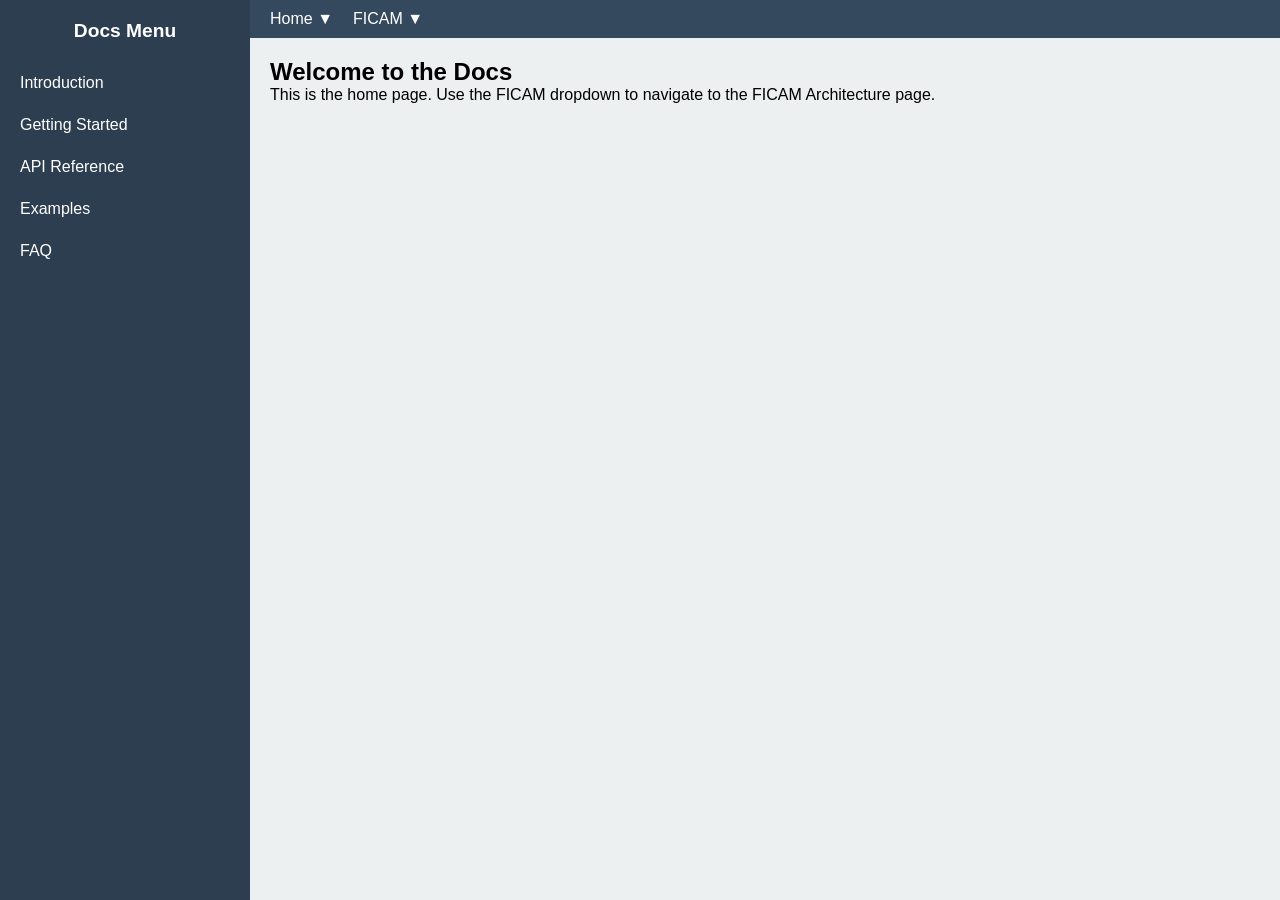
==== index.html @ 4b8a52e9 "Change body font from Arial to Poppins" ====
<!DOCTYPE html>
<html lang="en">
<head>
<meta charset="UTF-8">
<meta name="viewport" content="width=device-width, initial-scale=1.0">
<title>Docs Home</title>
<link rel="stylesheet" href="style.css">
    <style>
* { margin: 0; padding: 0; box-sizing: border-box; }
body { font-family: Poppins, sans-serif; display: flex; min-height: 100vh; }

.sidebar {
    width: 250px;
    background: #2c3e50;
    color: white;
    flex-shrink: 0;
    padding-top: 20px;
    position: fixed;
    height: 100%;
    overflow-y: auto;
}
.sidebar h2 {
    text-align: center;
    margin-bottom: 20px;
    font-size: 1.2rem;
}
.sidebar a {
    display: block;
    padding: 12px 20px;
    color: white;
    text-decoration: none;
    transition: background 0.3s;
}
.sidebar a:hover {
    background: #34495e;
}

.main {
    margin-left: 250px;
    flex: 1;
    display: flex;
    flex-direction: column;
}

.header {
    background: #34495e;
    color: white;
    padding: 10px 20px;
    display: flex;
    gap: 20px;
    align-items: center;
    position: sticky;
    top: 0;
    z-index: 1000;
    flex-wrap: wrap;
}
.menu-toggle {
    display: none;
    font-size: 1.5rem;
    cursor: pointer;
}

.dropdown {
    position: relative;
    display: inline-block;
}
.dropdown button {
    background: none;
    border: none;
    color: white;
    font-size: 1rem;
    cursor: pointer;
}
.dropdown-content {
    display: none;
    position: absolute;
    background: white;
    color: black;
    min-width: 150px;
    box-shadow: 0 2px 8px rgba(0,0,0,0.2);
    z-index: 1000;
}
.dropdown-content a {
    display: block;
    padding: 10px;
    text-decoration: none;
    color: black;
}
.dropdown-content a:hover {
    background: #f1f1f1;
}
.dropdown.show .dropdown-content {
    display: block;
}

.content {
    padding: 20px;
    background: #ecf0f1;
    flex: 1;
}

@media (max-width: 768px) {
    .sidebar {
        position: absolute;
        left: -250px;
        transition: left 0.3s;
    }
    .sidebar.active {
        left: 0;
    }
    .main {
        margin-left: 0;
    }
    .menu-toggle {
        display: inline-block;
    }
}


        
    </style>
</head>
<body>

<!-- Sidebar -->
<div class="sidebar" id="sidebar">
    <h2>Docs Menu</h2>
    <a href="#">Introduction</a>
    <a href="#">Getting Started</a>
    <a href="#">API Reference</a>
    <a href="#">Examples</a>
    <a href="#">FAQ</a>
</div>

<!-- Main -->
<div class="main">
    <!-- Header -->
    <div class="header">
        <span class="menu-toggle" onclick="toggleSidebar()">☰</span>

        <div class="dropdown">
            <button onclick="location.href='index.html'">Home ▼</button>
            <div class="dropdown-content">
                <a href="#">Profile</a>
                <a href="#">Settings</a>
                <a href="#">Logout</a>
            </div>
        </div>

        <div class="dropdown">
            <button>FICAM ▼</button>
            <div class="dropdown-content">
                <a href="ficam-architecture.html">FICAM Architecture</a>
                <a href="#">Settings</a>
                <a href="#">Logout</a>
            </div>
        </div>
    </div>

    <!-- Content -->
    <div class="content">
        <h2>Welcome to the Docs</h2>
        <p>This is the home page. Use the FICAM dropdown to navigate to the FICAM Architecture page.</p>
    </div>
</div>

<script src="script.js"></script>
</body>
</html>
---- style.css ----
* { margin: 0; padding: 0; box-sizing: border-box; }
body { font-family: Arial, sans-serif; display: flex; min-height: 100vh; }

.sidebar {
    width: 250px;
    background: #2c3e50;
    color: white;
    flex-shrink: 0;
    padding-top: 20px;
    position: fixed;
    height: 100%;
    overflow-y: auto;
}
.sidebar h2 {
    text-align: center;
    margin-bottom: 20px;
    font-size: 1.2rem;
}
.sidebar a {
    display: block;
    padding: 12px 20px;
    color: white;
    text-decoration: none;
    transition: background 0.3s;
}
.sidebar a:hover {
    background: #34495e;
}

.main {
    margin-left: 250px;
    flex: 1;
    display: flex;
    flex-direction: column;
}

.header {
    background: #34495e;
    color: white;
    padding: 10px 20px;
    display: flex;
    gap: 20px;
    align-items: center;
    position: sticky;
    top: 0;
    z-index: 1000;
    flex-wrap: wrap;
}
.menu-toggle {
    display: none;
    font-size: 1.5rem;
    cursor: pointer;
}

.dropdown {
    position: relative;
    display: inline-block;
}
.dropdown button {
    background: none;
    border: none;
    color: white;
    font-size: 1rem;
    cursor: pointer;
}
.dropdown-content {
    display: none;
    position: absolute;
    background: white;
    color: black;
    min-width: 150px;
    box-shadow: 0 2px 8px rgba(0,0,0,0.2);
    z-index: 1000;
}
.dropdown-content a {
    display: block;
    padding: 10px;
    text-decoration: none;
    color: black;
}
.dropdown-content a:hover {
    background: #f1f1f1;
}
.dropdown.show .dropdown-content {
    display: block;
}

.content {
    padding: 20px;
    background: #ecf0f1;
    flex: 1;
}

@media (max-width: 768px) {
    .sidebar {
        position: absolute;
        left: -250px;
        transition: left 0.3s;
    }
    .sidebar.active {
        left: 0;
    }
    .main {
        margin-left: 0;
    }
    .menu-toggle {
        display: inline-block;
    }
}
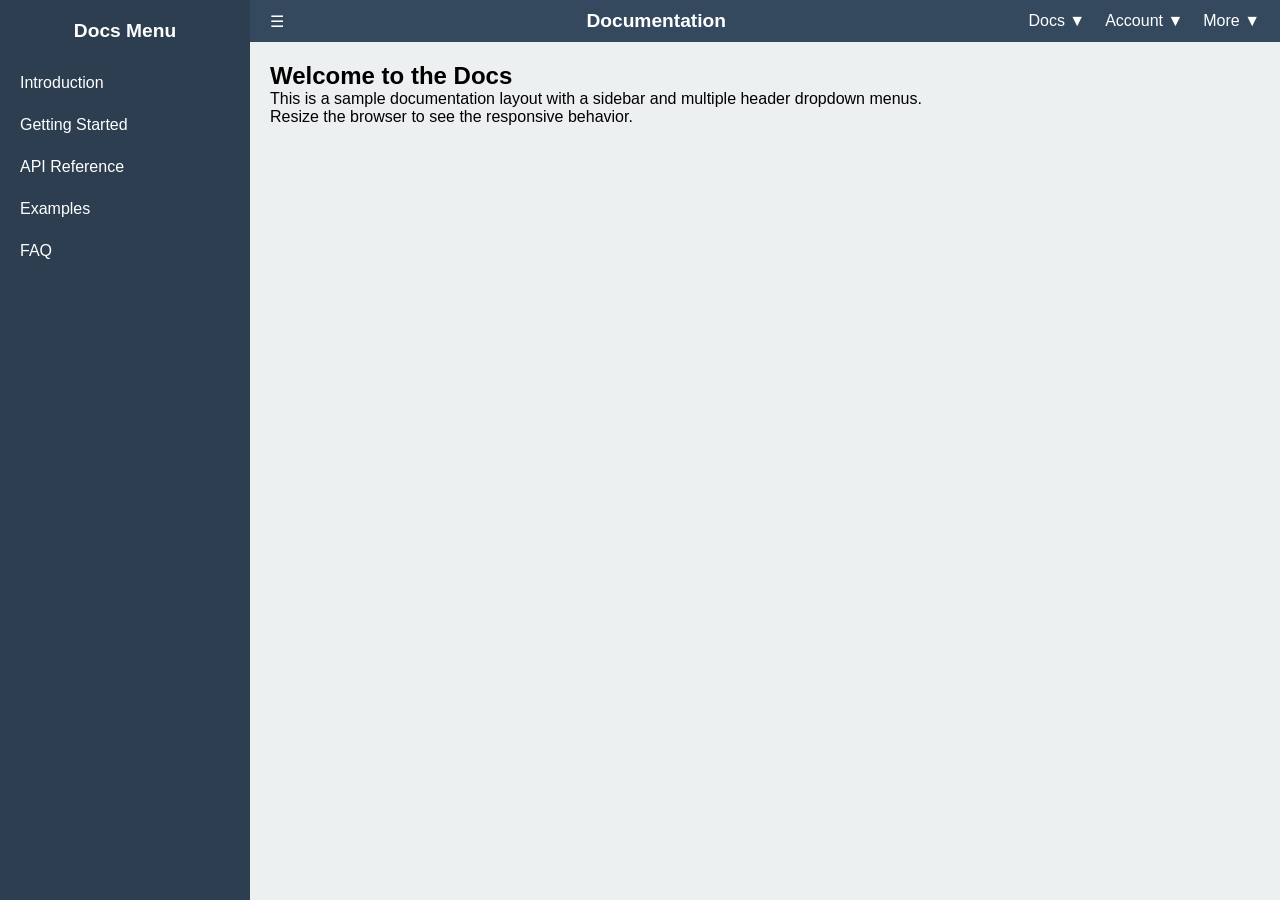
==== commit e98415a8: "Refactor HTML structure and styles for documentation" ====
--- a/index.html
+++ b/index.html
@@ -3,122 +3,125 @@
 <head>
 <meta charset="UTF-8">
 <meta name="viewport" content="width=device-width, initial-scale=1.0">
-<title>Docs Home</title>
-<link rel="stylesheet" href="style.css">
-    <style>
-* { margin: 0; padding: 0; box-sizing: border-box; }
-body { font-family: Poppins, sans-serif; display: flex; min-height: 100vh; }
-
-.sidebar {
-    width: 250px;
-    background: #2c3e50;
-    color: white;
-    flex-shrink: 0;
-    padding-top: 20px;
-    position: fixed;
-    height: 100%;
-    overflow-y: auto;
-}
-.sidebar h2 {
-    text-align: center;
-    margin-bottom: 20px;
-    font-size: 1.2rem;
-}
-.sidebar a {
-    display: block;
-    padding: 12px 20px;
-    color: white;
-    text-decoration: none;
-    transition: background 0.3s;
-}
-.sidebar a:hover {
-    background: #34495e;
-}
-
-.main {
-    margin-left: 250px;
-    flex: 1;
-    display: flex;
-    flex-direction: column;
-}
-
-.header {
-    background: #34495e;
-    color: white;
-    padding: 10px 20px;
-    display: flex;
-    gap: 20px;
-    align-items: center;
-    position: sticky;
-    top: 0;
-    z-index: 1000;
-    flex-wrap: wrap;
-}
-.menu-toggle {
-    display: none;
-    font-size: 1.5rem;
-    cursor: pointer;
-}
-
-.dropdown {
-    position: relative;
-    display: inline-block;
-}
-.dropdown button {
-    background: none;
-    border: none;
-    color: white;
-    font-size: 1rem;
-    cursor: pointer;
-}
-.dropdown-content {
-    display: none;
-    position: absolute;
-    background: white;
-    color: black;
-    min-width: 150px;
-    box-shadow: 0 2px 8px rgba(0,0,0,0.2);
-    z-index: 1000;
-}
-.dropdown-content a {
-    display: block;
-    padding: 10px;
-    text-decoration: none;
-    color: black;
-}
-.dropdown-content a:hover {
-    background: #f1f1f1;
-}
-.dropdown.show .dropdown-content {
-    display: block;
-}
-
-.content {
-    padding: 20px;
-    background: #ecf0f1;
-    flex: 1;
-}
-
-@media (max-width: 768px) {
+<title>Documentation Template</title>
+<style>
+    * { margin: 0; padding: 0; box-sizing: border-box; }
+    body { font-family: Poppins, sans-serif; display: flex; min-height: 100vh; }
+
+    /* Sidebar */
     .sidebar {
+        width: 250px;
+        background: #2c3e50;
+        color: white;
+        flex-shrink: 0;
+        padding-top: 20px;
+        position: fixed;
+        height: 100%;
+        overflow-y: auto;
+    }
+    .sidebar h2 {
+        text-align: center;
+        margin-bottom: 20px;
+        font-size: 1.2rem;
+    }
+    .sidebar a {
+        display: block;
+        padding: 12px 20px;
+        color: white;
+        text-decoration: none;
+        transition: background 0.3s;
+    }
+    .sidebar a:hover {
+        background: #34495e;
+    }
+
+    /* Main Content */
+    .main {
+        margin-left: 250px;
+        flex: 1;
+        display: flex;
+        flex-direction: column;
+    }
+
+    /* Header */
+    .header {
+        background: #34495e;
+        color: white;
+        padding: 10px 20px;
+        display: flex;
+        justify-content: space-between;
+        align-items: center;
+        position: sticky;
+        top: 0;
+        z-index: 1000;
+    }
+    .header h1 {
+        font-size: 1.2rem;
+    }
+
+    /* Navigation */
+    .nav {
+        display: flex;
+        gap: 20px;
+        position: relative;
+    }
+    .dropdown-container {
+        position: relative;
+    }
+    .dropdown-btn {
+        background: none;
+        border: none;
+        color: white;
+        font-size: 1rem;
+        cursor: pointer;
+    }
+    .dropdown {
+        display: none;
         position: absolute;
-        left: -250px;
-        transition: left 0.3s;
-    }
-    .sidebar.active {
-        left: 0;
-    }
-    .main {
-        margin-left: 0;
-    }
-    .menu-toggle {
-        display: inline-block;
-    }
-}
-
-
-        
-    </style>
+        right: 0;
+        background: white;
+        color: black;
+        min-width: 150px;
+        box-shadow: 0 2px 8px rgba(0,0,0,0.2);
+        z-index: 1001;
+    }
+    .dropdown a {
+        display: block;
+        padding: 10px;
+        text-decoration: none;
+        color: black;
+    }
+    .dropdown a:hover {
+        background: #f1f1f1;
+    }
+
+    /* Content Area */
+    .content {
+        padding: 20px;
+        background: #ecf0f1;
+        flex: 1;
+    }
+
+    /* Responsive */
+    @media (max-width: 768px) {
+        .sidebar {
+            position: absolute;
+            left: -250px;
+            transition: left 0.3s;
+        }
+        .sidebar.active {
+            left: 0;
+        }
+        .main {
+            margin-left: 0;
+        }
+        .menu-toggle {
+            display: inline-block;
+            cursor: pointer;
+            font-size: 1.5rem;
+        }
+    }
+</style>
 </head>
 <body>
 
@@ -132,27 +135,39 @@
     <a href="#">FAQ</a>
 </div>
 
-<!-- Main -->
+<!-- Main Content -->
 <div class="main">
     <!-- Header -->
     <div class="header">
         <span class="menu-toggle" onclick="toggleSidebar()">☰</span>
-
-        <div class="dropdown">
-            <button onclick="location.href='index.html'">Home ▼</button>
-            <div class="dropdown-content">
-                <a href="#">Profile</a>
-                <a href="#">Settings</a>
-                <a href="#">Logout</a>
+        <h1>Documentation</h1>
+        <div class="nav">
+            <!-- Dropdown 1 -->
+            <div class="dropdown-container">
+                <button class="dropdown-btn" onclick="toggleDropdown(event)">Docs ▼</button>
+                <div class="dropdown">
+                    <a href="#">Overview</a>
+                    <a href="#">Tutorials</a>
+                    <a href="#">Changelog</a>
+                </div>
             </div>
-        </div>
-
-        <div class="dropdown">
-            <button>FICAM ▼</button>
-            <div class="dropdown-content">
-                <a href="ficam-architecture.html">FICAM Architecture</a>
-                <a href="#">Settings</a>
-                <a href="#">Logout</a>
+            <!-- Dropdown 2 -->
+            <div class="dropdown-container">
+                <button class="dropdown-btn" onclick="toggleDropdown(event)">Account ▼</button>
+                <div class="dropdown">
+                    <a href="#">Profile</a>
+                    <a href="#">Settings</a>
+                    <a href="#">Logout</a>
+                </div>
+            </div>
+            <!-- Dropdown 3 -->
+            <div class="dropdown-container">
+                <button class="dropdown-btn" onclick="toggleDropdown(event)">More ▼</button>
+                <div class="dropdown">
+                    <a href="#">About</a>
+                    <a href="#">Contact</a>
+                    <a href="#">Help</a>
+                </div>
             </div>
         </div>
     </div>
@@ -160,10 +175,34 @@
     <!-- Content -->
     <div class="content">
         <h2>Welcome to the Docs</h2>
-        <p>This is the home page. Use the FICAM dropdown to navigate to the FICAM Architecture page.</p>
+        <p>This is a sample documentation layout with a sidebar and multiple header dropdown menus.</p>
+        <p>Resize the browser to see the responsive behavior.</p>
     </div>
 </div>
 
-<script src="script.js"></script>
+<script>
+    // Toggle Sidebar on Mobile
+    function toggleSidebar() {
+        document.getElementById('sidebar').classList.toggle('active');
+    }
+
+    // Toggle Dropdown Menu
+    function toggleDropdown(event) {
+        // Close all dropdowns first
+        document.querySelectorAll('.dropdown').forEach(d => d.style.display = 'none');
+        // Open the clicked one
+        const dropdown = event.target.nextElementSibling;
+        dropdown.style.display = dropdown.style.display === 'block' ? 'none' : 'block';
+        event.stopPropagation();
+    }
+
+    // Close dropdown if clicked outside
+    window.onclick = function(event) {
+        if (!event.target.matches('.dropdown-btn')) {
+            document.querySelectorAll('.dropdown').forEach(d => d.style.display = 'none');
+        }
+    }
+</script>
+
 </body>
 </html>
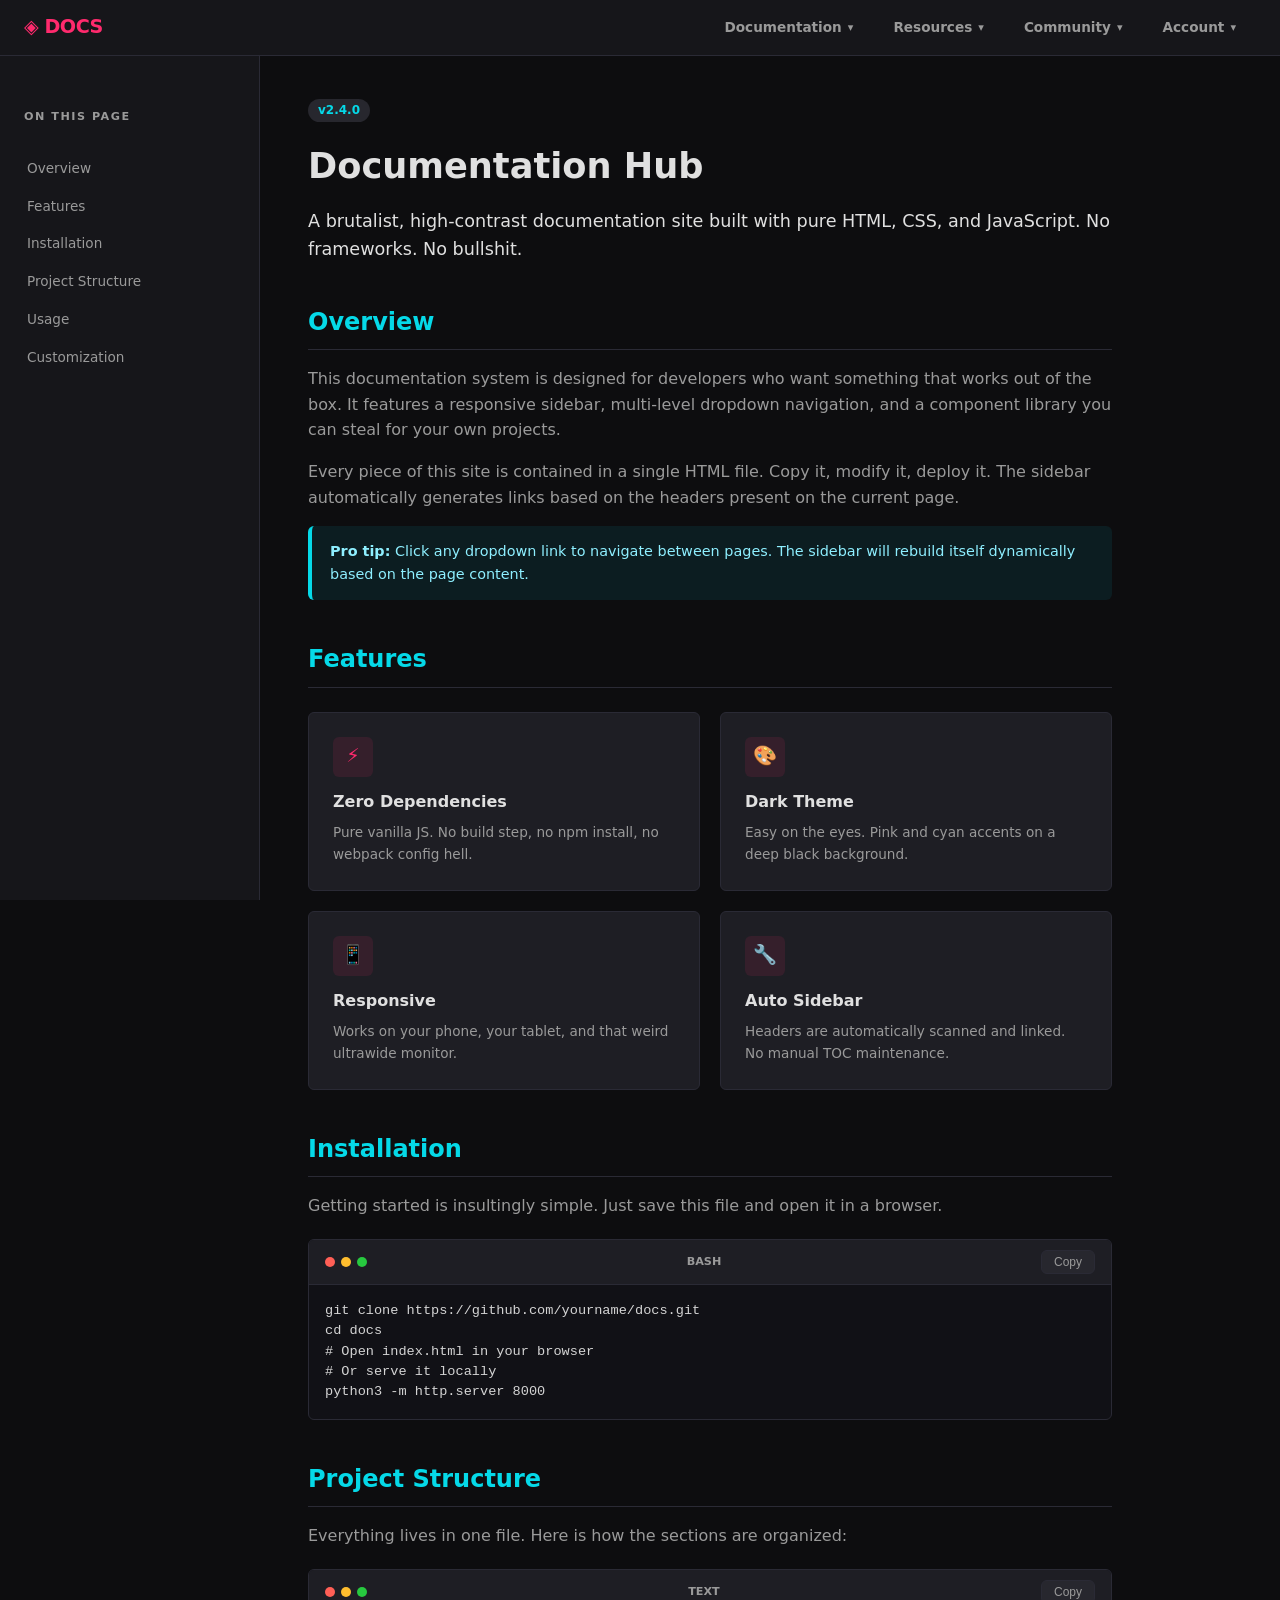
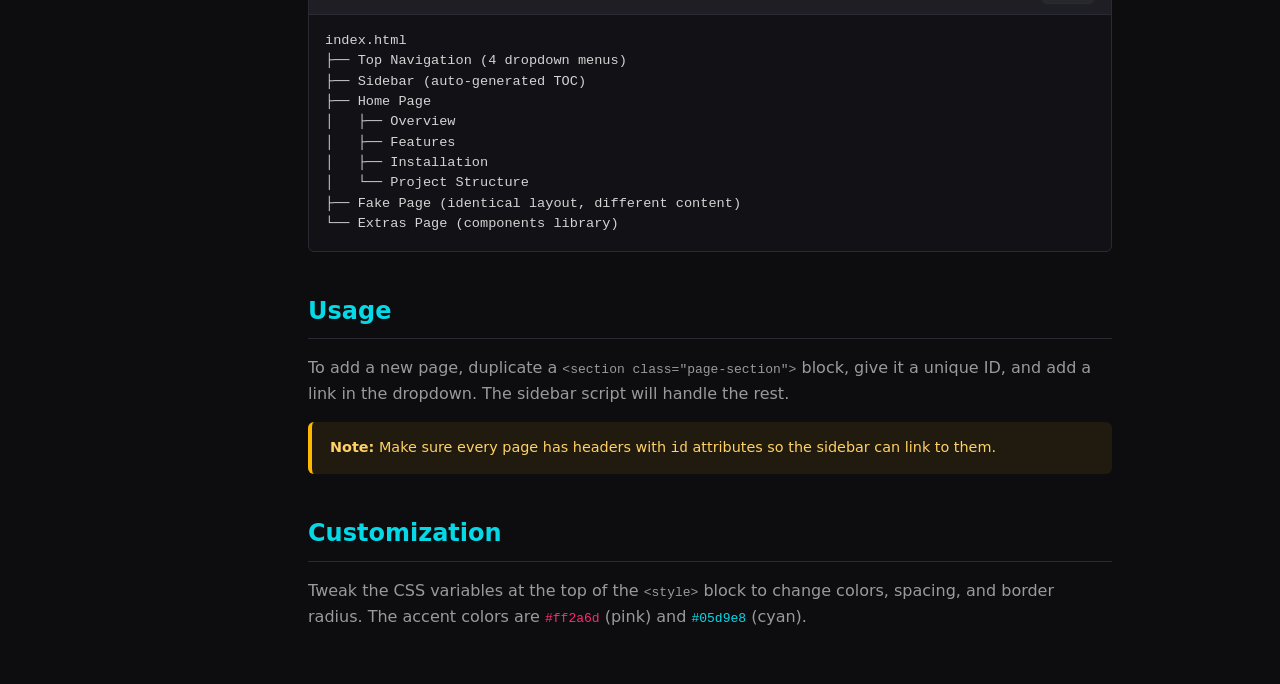
==== commit 59553505: "Update fmt.Println message from 'Hello' to 'Goodbye'" ====
--- a/index.html
+++ b/index.html
@@ -3,206 +3,723 @@
 <head>
 <meta charset="UTF-8">
 <meta name="viewport" content="width=device-width, initial-scale=1.0">
-<title>Documentation Template</title>
+<title>Documentation Hub</title>
 <style>
-    * { margin: 0; padding: 0; box-sizing: border-box; }
-    body { font-family: Poppins, sans-serif; display: flex; min-height: 100vh; }
-
-    /* Sidebar */
-    .sidebar {
-        width: 250px;
-        background: #2c3e50;
-        color: white;
-        flex-shrink: 0;
-        padding-top: 20px;
-        position: fixed;
-        height: 100%;
-        overflow-y: auto;
-    }
-    .sidebar h2 {
-        text-align: center;
-        margin-bottom: 20px;
-        font-size: 1.2rem;
-    }
-    .sidebar a {
-        display: block;
-        padding: 12px 20px;
-        color: white;
-        text-decoration: none;
-        transition: background 0.3s;
-    }
-    .sidebar a:hover {
-        background: #34495e;
-    }
-
-    /* Main Content */
-    .main {
-        margin-left: 250px;
-        flex: 1;
-        display: flex;
-        flex-direction: column;
-    }
-
-    /* Header */
-    .header {
-        background: #34495e;
-        color: white;
-        padding: 10px 20px;
-        display: flex;
-        justify-content: space-between;
-        align-items: center;
-        position: sticky;
-        top: 0;
-        z-index: 1000;
-    }
-    .header h1 {
-        font-size: 1.2rem;
-    }
-
-    /* Navigation */
-    .nav {
-        display: flex;
-        gap: 20px;
-        position: relative;
-    }
-    .dropdown-container {
-        position: relative;
-    }
-    .dropdown-btn {
-        background: none;
-        border: none;
-        color: white;
-        font-size: 1rem;
-        cursor: pointer;
-    }
-    .dropdown {
-        display: none;
-        position: absolute;
-        right: 0;
-        background: white;
-        color: black;
-        min-width: 150px;
-        box-shadow: 0 2px 8px rgba(0,0,0,0.2);
-        z-index: 1001;
-    }
-    .dropdown a {
-        display: block;
-        padding: 10px;
-        text-decoration: none;
-        color: black;
-    }
-    .dropdown a:hover {
-        background: #f1f1f1;
-    }
-
-    /* Content Area */
-    .content {
-        padding: 20px;
-        background: #ecf0f1;
-        flex: 1;
-    }
-
-    /* Responsive */
-    @media (max-width: 768px) {
-        .sidebar {
-            position: absolute;
-            left: -250px;
-            transition: left 0.3s;
-        }
-        .sidebar.active {
-            left: 0;
-        }
-        .main {
-            margin-left: 0;
-        }
-        .menu-toggle {
-            display: inline-block;
-            cursor: pointer;
-            font-size: 1.5rem;
-        }
-    }
+  :root {
+    --bg: #0d0d0f;
+    --surface: #16161a;
+    --surface-2: #1e1e24;
+    --surface-3: #27272e;
+    --accent: #ff2a6d;
+    --accent-2: #05d9e8;
+    --text: #e0e0e0;
+    --text-dim: #9a9a9a;
+    --border: #2a2a35;
+    --code-bg: #111116;
+    --radius: 6px;
+    --shadow: 0 4px 20px rgba(0,0,0,0.5);
+  }
+  * { margin: 0; padding: 0; box-sizing: border-box; }
+  body {
+    font-family: 'Segoe UI', system-ui, -apple-system, sans-serif;
+    background: var(--bg);
+    color: var(--text);
+    line-height: 1.6;
+    overflow-x: hidden;
+  }
+  a { text-decoration: none; color: inherit; }
+  ul { list-style: none; }
+
+  /* Top Nav */
+  .top-nav {
+    position: fixed; top: 0; left: 0; right: 0; height: 56px;
+    background: var(--surface);
+    border-bottom: 1px solid var(--border);
+    display: flex; align-items: center; justify-content: space-between;
+    padding: 0 24px; z-index: 1000;
+  }
+  .nav-logo { font-weight: 800; font-size: 1.2rem; color: var(--accent); letter-spacing: -0.5px; }
+  .nav-links { display: flex; gap: 0; height: 100%; }
+  .nav-item { position: relative; height: 100%; }
+  .nav-item > a {
+    display: flex; align-items: center; height: 100%; padding: 0 20px;
+    font-size: 0.85rem; font-weight: 600; color: var(--text-dim);
+    transition: color 0.2s, background 0.2s; cursor: pointer;
+  }
+  .nav-item:hover > a { color: var(--text); background: var(--surface-2); }
+  .nav-item > a::after {
+    content: '▾'; margin-left: 6px; font-size: 0.7rem; transition: transform 0.2s;
+  }
+  .nav-item.active > a::after { transform: rotate(180deg); }
+  .dropdown {
+    position: absolute; top: 100%; left: 0; min-width: 200px;
+    background: var(--surface-2); border: 1px solid var(--border);
+    border-radius: 0 0 var(--radius) var(--radius);
+    box-shadow: var(--shadow); opacity: 0; visibility: hidden;
+    transform: translateY(-4px); transition: all 0.2s ease;
+  }
+  .nav-item.active .dropdown { opacity: 1; visibility: visible; transform: translateY(0); }
+  .dropdown a {
+    display: block; padding: 10px 18px; font-size: 0.82rem;
+    color: var(--text-dim); border-bottom: 1px solid var(--border);
+    transition: all 0.15s;
+  }
+  .dropdown a:last-child { border-bottom: none; }
+  .dropdown a:hover { color: var(--accent); background: var(--surface-3); padding-left: 22px; }
+
+  /* Layout */
+  .layout { display: flex; margin-top: 56px; min-height: calc(100vh - 56px); }
+  .sidebar {
+    width: 260px; background: var(--surface); border-right: 1px solid var(--border);
+    position: fixed; top: 56px; bottom: 0; left: 0; overflow-y: auto;
+    padding: 24px 0; z-index: 100;
+  }
+  .sidebar h3 { font-size: 0.7rem; text-transform: uppercase; letter-spacing: 1.5px; color: var(--text-dim); padding: 0 24px 12px; }
+  .sidebar a { display: block; padding: 8px 24px; font-size: 0.85rem; color: var(--text-dim); transition: all 0.15s; border-left: 3px solid transparent; }
+  .sidebar a:hover, .sidebar a.active { color: var(--accent); background: rgba(255,42,109,0.05); border-left-color: var(--accent); }
+  .main { margin-left: 260px; flex: 1; padding: 40px 48px; max-width: 900px; }
+
+  /* Page Sections */
+  .page-section { display: none; }
+  .page-section.active { display: block; animation: fadeIn 0.3s ease; }
+  @keyframes fadeIn { from { opacity: 0; transform: translateY(8px); } to { opacity: 1; transform: translateY(0); } }
+
+  /* Typography */
+  h1 { font-size: 2.2rem; margin-bottom: 12px; font-weight: 800; }
+  h2 { font-size: 1.5rem; margin: 40px 0 16px; font-weight: 700; color: var(--accent-2); border-bottom: 1px solid var(--border); padding-bottom: 8px; }
+  h3 { font-size: 1.1rem; margin: 28px 0 12px; font-weight: 600; color: var(--accent); }
+  p { color: var(--text-dim); margin-bottom: 16px; }
+  .lead { font-size: 1.1rem; color: var(--text); margin-bottom: 24px; }
+  .badge { display: inline-block; background: var(--surface-3); color: var(--accent-2); padding: 2px 10px; border-radius: 20px; font-size: 0.75rem; font-weight: 600; margin-bottom: 16px; }
+
+  /* Cards */
+  .card-grid { display: grid; grid-template-columns: repeat(auto-fill, minmax(260px, 1fr)); gap: 20px; margin: 24px 0; }
+  .card {
+    background: var(--surface-2); border: 1px solid var(--border); border-radius: var(--radius);
+    padding: 24px; transition: transform 0.2s, border-color 0.2s; cursor: default;
+  }
+  .card:hover { transform: translateY(-3px); border-color: var(--accent); }
+  .card h4 { color: var(--text); margin-bottom: 8px; font-size: 1rem; }
+  .card p { font-size: 0.85rem; margin-bottom: 0; }
+  .card-icon { width: 40px; height: 40px; border-radius: var(--radius); background: rgba(255,42,109,0.1); color: var(--accent); display: flex; align-items: center; justify-content: center; font-size: 1.2rem; margin-bottom: 12px; }
+
+  /* Code Box */
+  .code-box { background: var(--code-bg); border: 1px solid var(--border); border-radius: var(--radius); margin: 20px 0; overflow: hidden; }
+  .code-header { display: flex; align-items: center; justify-content: space-between; padding: 10px 16px; background: var(--surface-2); border-bottom: 1px solid var(--border); }
+  .code-dots { display: flex; gap: 6px; }
+  .dot { width: 10px; height: 10px; border-radius: 50%; }
+  .dot.r { background: #ff5f56; } .dot.y { background: #ffbd2e; } .dot.g { background: #27c93f; }
+  .code-lang { font-size: 0.7rem; color: var(--text-dim); text-transform: uppercase; font-weight: 600; }
+  .code-box pre { padding: 16px; overflow-x: auto; font-family: 'Fira Code', 'Consolas', monospace; font-size: 0.85rem; line-height: 1.5; color: #d4d4d4; }
+  .code-box code { font-family: inherit; }
+  .copy-btn { background: var(--surface-3); border: 1px solid var(--border); color: var(--text-dim); padding: 4px 12px; border-radius: var(--radius); font-size: 0.75rem; cursor: pointer; transition: all 0.2s; }
+  .copy-btn:hover { background: var(--accent); color: #fff; border-color: var(--accent); }
+
+  /* Accordion */
+  .accordion { border: 1px solid var(--border); border-radius: var(--radius); overflow: hidden; margin: 20px 0; }
+  .accordion-item { border-bottom: 1px solid var(--border); }
+  .accordion-item:last-child { border-bottom: none; }
+  .accordion-header {
+    display: flex; align-items: center; justify-content: space-between;
+    padding: 14px 18px; background: var(--surface-2); cursor: pointer;
+    font-weight: 600; font-size: 0.9rem; transition: background 0.2s;
+  }
+  .accordion-header:hover { background: var(--surface-3); }
+  .accordion-header::after { content: '+'; font-size: 1.2rem; color: var(--accent); transition: transform 0.2s; }
+  .accordion-item.open .accordion-header::after { content: '−'; }
+  .accordion-body { max-height: 0; overflow: hidden; transition: max-height 0.3s ease; background: var(--surface); }
+  .accordion-item.open .accordion-body { max-height: 500px; }
+  .accordion-body-inner { padding: 16px 18px; font-size: 0.9rem; color: var(--text-dim); }
+
+  /* Tabs */
+  .tabs { margin: 20px 0; }
+  .tab-nav { display: flex; border-bottom: 1px solid var(--border); gap: 4px; }
+  .tab-btn { padding: 10px 18px; background: transparent; border: none; color: var(--text-dim); font-size: 0.85rem; font-weight: 600; cursor: pointer; border-bottom: 2px solid transparent; transition: all 0.2s; }
+  .tab-btn:hover { color: var(--text); }
+  .tab-btn.active { color: var(--accent); border-bottom-color: var(--accent); }
+  .tab-panel { display: none; padding: 20px 0; }
+  .tab-panel.active { display: block; animation: fadeIn 0.2s ease; }
+
+  /* Vertical Tabs */
+  .vtabs { display: flex; gap: 0; border: 1px solid var(--border); border-radius: var(--radius); overflow: hidden; margin: 20px 0; }
+  .vtab-nav { width: 160px; background: var(--surface-2); border-right: 1px solid var(--border); flex-shrink: 0; }
+  .vtab-btn { display: block; width: 100%; padding: 12px 16px; background: transparent; border: none; border-bottom: 1px solid var(--border); color: var(--text-dim); font-size: 0.82rem; font-weight: 600; text-align: left; cursor: pointer; transition: all 0.2s; }
+  .vtab-btn:last-child { border-bottom: none; }
+  .vtab-btn:hover { color: var(--text); background: var(--surface-3); }
+  .vtab-btn.active { color: var(--accent); background: rgba(255,42,109,0.08); border-left: 3px solid var(--accent); padding-left: 13px; }
+  .vtab-content { flex: 1; padding: 20px 24px; background: var(--surface); }
+  .vtab-panel { display: none; }
+  .vtab-panel.active { display: block; animation: fadeIn 0.2s ease; }
+
+  /* Pagination */
+  .pagination { display: flex; gap: 6px; margin: 20px 0; }
+  .page-btn {
+    min-width: 36px; height: 36px; display: flex; align-items: center; justify-content: center;
+    background: var(--surface-2); border: 1px solid var(--border); border-radius: var(--radius);
+    color: var(--text-dim); font-size: 0.85rem; font-weight: 600; cursor: pointer; transition: all 0.2s;
+  }
+  .page-btn:hover { background: var(--surface-3); color: var(--text); }
+  .page-btn.active { background: var(--accent); color: #fff; border-color: var(--accent); }
+  .page-btn.disabled { opacity: 0.4; cursor: not-allowed; }
+
+  /* Alert boxes */
+  .alert { padding: 14px 18px; border-radius: var(--radius); margin: 16px 0; font-size: 0.9rem; border-left: 4px solid; }
+  .alert-info { background: rgba(5,217,232,0.08); border-left-color: var(--accent-2); color: #8eefff; }
+  .alert-warn { background: rgba(255,184,0,0.08); border-left-color: #ffb800; color: #ffd166; }
+
+  /* Scrollbar */
+  ::-webkit-scrollbar { width: 8px; }
+  ::-webkit-scrollbar-track { background: var(--bg); }
+  ::-webkit-scrollbar-thumb { background: var(--surface-3); border-radius: 4px; }
+  ::-webkit-scrollbar-thumb:hover { background: var(--border); }
+
+  /* Responsive */
+  @media (max-width: 768px) {
+    .sidebar { transform: translateX(-100%); transition: transform 0.3s; }
+    .sidebar.open { transform: translateX(0); }
+    .main { margin-left: 0; padding: 24px; }
+    .card-grid { grid-template-columns: 1fr; }
+    .vtabs { flex-direction: column; }
+    .vtab-nav { width: 100%; display: flex; overflow-x: auto; }
+    .vtab-btn { border-bottom: none; border-right: 1px solid var(--border); white-space: nowrap; }
+  }
 </style>
+<base target="_blank">
 </head>
 <body>
 
-<!-- Sidebar -->
-<div class="sidebar" id="sidebar">
-    <h2>Docs Menu</h2>
-    <a href="#">Introduction</a>
-    <a href="#">Getting Started</a>
-    <a href="#">API Reference</a>
-    <a href="#">Examples</a>
-    <a href="#">FAQ</a>
+<!-- Top Navigation -->
+<nav class="top-nav">
+  <div class="nav-logo">◈ DOCS</div>
+  <ul class="nav-links">
+    <li class="nav-item" data-dropdown="1">
+      <a>Documentation</a>
+      <div class="dropdown">
+        <a href="#" data-page="fake-page">Fake Page</a>
+        <a href="#" data-page="home">Getting Started</a>
+        <a href="#" data-page="home">Core Concepts</a>
+        <a href="#" data-page="home">API Reference</a>
+      </div>
+    </li>
+    <li class="nav-item" data-dropdown="2">
+      <a>Resources</a>
+      <div class="dropdown">
+        <a href="#" data-page="extras">UI Components</a>
+        <a href="#" data-page="extras">Code Snippets</a>
+        <a href="#" data-page="extras">Templates</a>
+        <a href="#" data-page="extras">Icons & Assets</a>
+      </div>
+    </li>
+    <li class="nav-item" data-dropdown="3">
+      <a>Community</a>
+      <div class="dropdown">
+        <a href="#" data-page="home">Discord</a>
+        <a href="#" data-page="home">Forum</a>
+        <a href="#" data-page="home">GitHub</a>
+        <a href="#" data-page="home">Contributing</a>
+      </div>
+    </li>
+    <li class="nav-item" data-dropdown="4">
+      <a>Account</a>
+      <div class="dropdown">
+        <a href="#" data-page="home">Profile</a>
+        <a href="#" data-page="home">Settings</a>
+        <a href="#" data-page="home">Billing</a>
+        <a href="#" data-page="home">Sign Out</a>
+      </div>
+    </li>
+  </ul>
+</nav>
+
+<!-- Layout -->
+<div class="layout">
+  <!-- Sidebar -->
+  <aside class="sidebar" id="sidebar">
+    <h3>On this page</h3>
+    <div id="sidebar-links"></div>
+  </aside>
+
+  <!-- Main Content -->
+  <main class="main" id="main">
+
+    <!-- HOME PAGE -->
+    <section class="page-section active" id="page-home">
+      <span class="badge">v2.4.0</span>
+      <h1>Documentation Hub</h1>
+      <p class="lead">A brutalist, high-contrast documentation site built with pure HTML, CSS, and JavaScript. No frameworks. No bullshit.</p>
+
+      <h2 id="home-overview">Overview</h2>
+      <p>This documentation system is designed for developers who want something that works out of the box. It features a responsive sidebar, multi-level dropdown navigation, and a component library you can steal for your own projects.</p>
+      <p>Every piece of this site is contained in a single HTML file. Copy it, modify it, deploy it. The sidebar automatically generates links based on the headers present on the current page.</p>
+
+      <div class="alert alert-info">
+        <strong>Pro tip:</strong> Click any dropdown link to navigate between pages. The sidebar will rebuild itself dynamically based on the page content.
+      </div>
+
+      <h2 id="home-features">Features</h2>
+      <div class="card-grid">
+        <div class="card">
+          <div class="card-icon">⚡</div>
+          <h4>Zero Dependencies</h4>
+          <p>Pure vanilla JS. No build step, no npm install, no webpack config hell.</p>
+        </div>
+        <div class="card">
+          <div class="card-icon">🎨</div>
+          <h4>Dark Theme</h4>
+          <p>Easy on the eyes. Pink and cyan accents on a deep black background.</p>
+        </div>
+        <div class="card">
+          <div class="card-icon">📱</div>
+          <h4>Responsive</h4>
+          <p>Works on your phone, your tablet, and that weird ultrawide monitor.</p>
+        </div>
+        <div class="card">
+          <div class="card-icon">🔧</div>
+          <h4>Auto Sidebar</h4>
+          <p>Headers are automatically scanned and linked. No manual TOC maintenance.</p>
+        </div>
+      </div>
+
+      <h2 id="home-installation">Installation</h2>
+      <p>Getting started is insultingly simple. Just save this file and open it in a browser.</p>
+      <div class="code-box">
+        <div class="code-header">
+          <div class="code-dots"><span class="dot r"></span><span class="dot y"></span><span class="dot g"></span></div>
+          <span class="code-lang">bash</span>
+          <button class="copy-btn" onclick="copyCode(this)">Copy</button>
+        </div>
+        <pre><code>git clone https://github.com/yourname/docs.git
+cd docs
+# Open index.html in your browser
+# Or serve it locally
+python3 -m http.server 8000</code></pre>
+      </div>
+
+      <h2 id="home-structure">Project Structure</h2>
+      <p>Everything lives in one file. Here is how the sections are organized:</p>
+      <div class="code-box">
+        <div class="code-header">
+          <div class="code-dots"><span class="dot r"></span><span class="dot y"></span><span class="dot g"></span></div>
+          <span class="code-lang">text</span>
+          <button class="copy-btn" onclick="copyCode(this)">Copy</button>
+        </div>
+        <pre><code>index.html
+├── Top Navigation (4 dropdown menus)
+├── Sidebar (auto-generated TOC)
+├── Home Page
+│   ├── Overview
+│   ├── Features
+│   ├── Installation
+│   └── Project Structure
+├── Fake Page (identical layout, different content)
+└── Extras Page (components library)</code></pre>
+      </div>
+
+      <h2 id="home-usage">Usage</h2>
+      <p>To add a new page, duplicate a <code>&lt;section class="page-section"&gt;</code> block, give it a unique ID, and add a link in the dropdown. The sidebar script will handle the rest.</p>
+      <div class="alert alert-warn">
+        <strong>Note:</strong> Make sure every page has headers with <code>id</code> attributes so the sidebar can link to them.
+      </div>
+
+      <h2 id="home-customization">Customization</h2>
+      <p>Tweak the CSS variables at the top of the <code>&lt;style&gt;</code> block to change colors, spacing, and border radius. The accent colors are <code style="color:var(--accent)">#ff2a6d</code> (pink) and <code style="color:var(--accent-2)">#05d9e8</code> (cyan).</p>
+    </section>
+
+    <!-- FAKE PAGE -->
+    <section class="page-section" id="page-fake-page">
+      <span class="badge">v1.0.0</span>
+      <h1>Fake Page</h1>
+      <p class="lead">This page uses the exact same layout and styling as the homepage. The only difference is the sidebar links — they now point to the headers on this page.</p>
+
+      <h2 id="fake-introduction">Introduction</h2>
+      <p>Welcome to the Fake Page. This exists to demonstrate that the documentation system can handle multiple pages with identical layouts but unique content. The sidebar automatically rebuilds itself based on whatever page is currently active.</p>
+      <p>If you are reading this, you clicked the first option in the Documentation dropdown. Good job. You are officially capable of using a mouse.</p>
+
+      <div class="alert alert-info">
+        <strong>How it works:</strong> The sidebar scanner runs every time a page is shown. It grabs all h2 and h3 elements from the active section and builds anchor links.
+      </div>
+
+      <h2 id="fake-purpose">Purpose</h2>
+      <p>This page serves as a template. When you want to add a real page to your docs, copy this section, change the ID, update the headers, and add a link in the dropdown menu.</p>
+      <p>The system is designed to be stupidly simple. No routing. No state management. Just show and hide sections.</p>
+
+      <h2 id="fake-content">Content Blocks</h2>
+      <p>Here is some placeholder content so this page has enough substance to justify its existence:</p>
+      <div class="card-grid">
+        <div class="card">
+          <div class="card-icon">🎭</div>
+          <h4>Dynamic Sidebar</h4>
+          <p>Every page gets its own sidebar links based on its headers. No manual configuration needed.</p>
+        </div>
+        <div class="card">
+          <div class="card-icon">🔄</div>
+          <h4>Seamless Switching</h4>
+          <p>Pages switch instantly with a fade animation. No page reloads, no latency.</p>
+        </div>
+        <div class="card">
+          <div class="card-icon">📋</div>
+          <h4>Consistent Layout</h4>
+          <p>Same nav, same sidebar position, same styling. Only the content changes.</p>
+        </div>
+      </div>
+
+      <h2 id="fake-details">Technical Details</h2>
+      <p>The page switching logic is about 10 lines of JavaScript. It adds and removes the <code>active</code> class from page sections. That is it. No React. No Vue. No 500KB bundle.</p>
+      <div class="code-box">
+        <div class="code-header">
+          <div class="code-dots"><span class="dot r"></span><span class="dot y"></span><span class="dot g"></span></div>
+          <span class="code-lang">javascript</span>
+          <button class="copy-btn" onclick="copyCode(this)">Copy</button>
+        </div>
+        <pre><code>function showPage(pageId) {
+  document.querySelectorAll('.page-section').forEach(s => s.classList.remove('active'));
+  document.getElementById('page-' + pageId).classList.add('active');
+  buildSidebar();
+}</code></pre>
+      </div>
+
+      <h2 id="fake-next">Next Steps</h2>
+      <p>Now that you have seen how the fake page works, go check out the <strong>Extras</strong> page for a full component library you can copy-paste into your own projects.</p>
+      <div class="alert alert-warn">
+        <strong>Heads up:</strong> The Extras page contains accordions, tabs, pagination, code boxes, and card grids. It is basically a free UI kit.
+      </div>
+    </section>
+
+    <!-- EXTRAS PAGE -->
+    <section class="page-section" id="page-extras">
+      <span class="badge">Components</span>
+      <h1>Extras & Snippets</h1>
+      <p class="lead">A grab-bag of reusable UI components. Copy any of these into your own pages. They are self-contained and dependency-free.</p>
+
+      <h2 id="extras-accordion">Accordion</h2>
+      <p>A clean, animated accordion with smooth expand/collapse transitions.</p>
+      <div class="accordion" id="accordion-demo">
+        <div class="accordion-item open">
+          <div class="accordion-header">What is this documentation system?</div>
+          <div class="accordion-body"><div class="accordion-body-inner">It is a single-file documentation site built with HTML, CSS, and vanilla JavaScript. No frameworks, no build steps, no nonsense.</div></div>
+        </div>
+        <div class="accordion-item">
+          <div class="accordion-header">How do I add a new page?</div>
+          <div class="accordion-body"><div class="accordion-body-inner">Copy an existing <code>&lt;section class="page-section"&gt;</code> block, give it a new ID, update the content, and add a dropdown link pointing to it.</div></div>
+        </div>
+        <div class="accordion-item">
+          <div class="accordion-header">Can I change the colors?</div>
+          <div class="accordion-body"><div class="accordion-body-inner">Absolutely. Edit the CSS variables at the top of the style block. The main accent colors are <code>--accent</code> (pink) and <code>--accent-2</code> (cyan).</div></div>
+        </div>
+        <div class="accordion-item">
+          <div class="accordion-header">Is it responsive?</div>
+          <div class="accordion-body"><div class="accordion-body-inner">Yes. It works on mobile, tablet, and desktop. The sidebar hides on small screens and the grids collapse to single column.</div></div>
+        </div>
+      </div>
+
+      <h2 id="extras-tabs">Horizontal Tabs</h2>
+      <p>Standard tabbed interface. Click a tab to switch content panels.</p>
+      <div class="tabs" id="tabs-demo">
+        <div class="tab-nav">
+          <button class="tab-btn active" data-tab="tab1">JavaScript</button>
+          <button class="tab-btn" data-tab="tab2">Python</button>
+          <button class="tab-btn" data-tab="tab3">Rust</button>
+        </div>
+        <div class="tab-panel active" data-panel="tab1">
+          <div class="code-box" style="margin:0">
+            <div class="code-header"><div class="code-dots"><span class="dot r"></span><span class="dot y"></span><span class="dot g"></span></div><span class="code-lang">javascript</span><button class="copy-btn" onclick="copyCode(this)">Copy</button></div>
+            <pre><code>const greet = (name) => {
+  console.log(`Hello, ${name}!`);
+};
+greet('World');</code></pre>
+          </div>
+        </div>
+        <div class="tab-panel" data-panel="tab2">
+          <div class="code-box" style="margin:0">
+            <div class="code-header"><div class="code-dots"><span class="dot r"></span><span class="dot y"></span><span class="dot g"></span></div><span class="code-lang">python</span><button class="copy-btn" onclick="copyCode(this)">Copy</button></div>
+            <pre><code>def greet(name):
+    print(f"Hello, {name}!")
+
+greet("World")</code></pre>
+          </div>
+        </div>
+        <div class="tab-panel" data-panel="tab3">
+          <div class="code-box" style="margin:0">
+            <div class="code-header"><div class="code-dots"><span class="dot r"></span><span class="dot y"></span><span class="dot g"></span></div><span class="code-lang">rust</span><button class="copy-btn" onclick="copyCode(this)">Copy</button></div>
+            <pre><code>fn greet(name: &str) {
+    println!("Hello, {}!", name);
+}
+fn main() {
+    greet("World");
+}</code></pre>
+          </div>
+        </div>
+      </div>
+
+      <h2 id="extras-vtabs">Vertical Tabs</h2>
+      <p>Tabs stacked vertically on the left with content on the right. Great for settings panels or multi-step forms.</p>
+      <div class="vtabs" id="vtabs-demo">
+        <div class="vtab-nav">
+          <button class="vtab-btn active" data-vtab="vt1">General</button>
+          <button class="vtab-btn" data-vtab="vt2">Appearance</button>
+          <button class="vtab-btn" data-vtab="vt3">Security</button>
+          <button class="vtab-btn" data-vtab="vt4">Notifications</button>
+        </div>
+        <div class="vtab-content">
+          <div class="vtab-panel active" data-vpanel="vt1">
+            <h3 style="margin-top:0">General Settings</h3>
+            <p>Configure your basic preferences here. These settings apply globally across all pages in the documentation.</p>
+            <div class="alert alert-info">The vertical tab component uses flexbox to align the navigation and content areas.</div>
+          </div>
+          <div class="vtab-panel" data-vpanel="vt2">
+            <h3 style="margin-top:0">Appearance</h3>
+            <p>Customize the look and feel. Toggle between dark and light modes, adjust font sizes, and pick your accent color.</p>
+            <p>Currently only dark mode is implemented because light mode is for people who enjoy suffering.</p>
+          </div>
+          <div class="vtab-panel" data-vpanel="vt3">
+            <h3 style="margin-top:0">Security</h3>
+            <p>Manage API keys, session tokens, and access controls. Rotate your secrets regularly and never commit them to git.</p>
+            <div class="alert alert-warn">Never hardcode secrets in your frontend code. This is a demo. Do not be stupid.</div>
+          </div>
+          <div class="vtab-panel" data-vpanel="vt4">
+            <h3 style="margin-top:0">Notifications</h3>
+            <p>Control what you get pinged about. Email, Slack, Discord, or carrier pigeon — pick your poison.</p>
+          </div>
+        </div>
+      </div>
+
+      <h2 id="extras-pagination">Pagination</h2>
+      <p>A simple pagination component with previous/next buttons and numbered pages.</p>
+      <div class="pagination" id="pagination-demo">
+        <button class="page-btn" onclick="changePage(-1)">←</button>
+        <button class="page-btn active" data-page="1">1</button>
+        <button class="page-btn" data-page="2">2</button>
+        <button class="page-btn" data-page="3">3</button>
+        <button class="page-btn" data-page="4">4</button>
+        <button class="page-btn" data-page="5">5</button>
+        <button class="page-btn" onclick="changePage(1)">→</button>
+      </div>
+      <p style="font-size:0.85rem; color:var(--text-dim)">Click the arrows or numbers above. The active state updates automatically.</p>
+
+      <h2 id="extras-codebox">Code Box</h2>
+      <p>A syntax-highlighted code block with a copy button and window-style header dots. Use it for CLI commands, config files, or code snippets.</p>
+      <div class="code-box">
+        <div class="code-header">
+          <div class="code-dots"><span class="dot r"></span><span class="dot y"></span><span class="dot g"></span></div>
+          <span class="code-lang">css</span>
+          <button class="copy-btn" onclick="copyCode(this)">Copy</button>
+        </div>
+        <pre><code>:root {
+  --bg: #0d0d0f;
+  --surface: #16161a;
+  --accent: #ff2a6d;
+  --accent-2: #05d9e8;
+  --text: #e0e0e0;
+  --border: #2a2a35;
+}
+
+body {
+  background: var(--bg);
+  color: var(--text);
+  font-family: system-ui, sans-serif;
+}</code></pre>
+      </div>
+
+      <h2 id="extras-cardgrid">Card Grid</h2>
+      <p>A responsive grid of cards with hover effects and icons. Perfect for feature lists, team members, or resource collections.</p>
+      <div class="card-grid">
+        <div class="card">
+          <div class="card-icon">🚀</div>
+          <h4>Quick Start</h4>
+          <p>Get up and running in under 5 minutes with our streamlined setup process.</p>
+        </div>
+        <div class="card">
+          <div class="card-icon">📚</div>
+          <h4>Documentation</h4>
+          <p>Comprehensive guides covering every feature, API endpoint, and configuration option.</p>
+        </div>
+        <div class="card">
+          <div class="card-icon">💬</div>
+          <h4>Support</h4>
+          <p>Join our community Discord for real-time help from maintainers and power users.</p>
+        </div>
+        <div class="card">
+          <div class="card-icon">🔒</div>
+          <h4>Security</h4>
+          <p>Enterprise-grade security with SOC 2 compliance and end-to-end encryption.</p>
+        </div>
+        <div class="card">
+          <div class="card-icon">⚙️</div>
+          <h4>Integrations</h4>
+          <p>Connect with Slack, GitHub, Jira, and 50+ other tools in your workflow.</p>
+        </div>
+        <div class="card">
+          <div class="card-icon">📊</div>
+          <h4>Analytics</h4>
+          <p>Built-in dashboards and reporting to track usage, performance, and errors.</p>
+        </div>
+      </div>
+
+      <h2 id="extras-alerts">Alert Boxes</h2>
+      <p>Callout boxes for important information, warnings, and tips.</p>
+      <div class="alert alert-info">
+        <strong>Info:</strong> This is an informational alert. Use it for tips, notes, or helpful context.
+      </div>
+      <div class="alert alert-warn">
+        <strong>Warning:</strong> This is a warning alert. Use it for cautions, deprecations, or breaking changes.
+      </div>
+    </section>
+
+  </main>
 </div>
 
-<!-- Main Content -->
-<div class="main">
-    <!-- Header -->
-    <div class="header">
-        <span class="menu-toggle" onclick="toggleSidebar()">☰</span>
-        <h1>Documentation</h1>
-        <div class="nav">
-            <!-- Dropdown 1 -->
-            <div class="dropdown-container">
-                <button class="dropdown-btn" onclick="toggleDropdown(event)">Docs ▼</button>
-                <div class="dropdown">
-                    <a href="#">Overview</a>
-                    <a href="#">Tutorials</a>
-                    <a href="#">Changelog</a>
-                </div>
-            </div>
-            <!-- Dropdown 2 -->
-            <div class="dropdown-container">
-                <button class="dropdown-btn" onclick="toggleDropdown(event)">Account ▼</button>
-                <div class="dropdown">
-                    <a href="#">Profile</a>
-                    <a href="#">Settings</a>
-                    <a href="#">Logout</a>
-                </div>
-            </div>
-            <!-- Dropdown 3 -->
-            <div class="dropdown-container">
-                <button class="dropdown-btn" onclick="toggleDropdown(event)">More ▼</button>
-                <div class="dropdown">
-                    <a href="#">About</a>
-                    <a href="#">Contact</a>
-                    <a href="#">Help</a>
-                </div>
-            </div>
-        </div>
-    </div>
-
-    <!-- Content -->
-    <div class="content">
-        <h2>Welcome to the Docs</h2>
-        <p>This is a sample documentation layout with a sidebar and multiple header dropdown menus.</p>
-        <p>Resize the browser to see the responsive behavior.</p>
-    </div>
-</div>
-
 <script>
-    // Toggle Sidebar on Mobile
-    function toggleSidebar() {
-        document.getElementById('sidebar').classList.toggle('active');
+  // Dropdowns
+  document.querySelectorAll('.nav-item').forEach(item => {
+    item.addEventListener('click', function(e) {
+      e.stopPropagation();
+      const isActive = this.classList.contains('active');
+      document.querySelectorAll('.nav-item').forEach(i => i.classList.remove('active'));
+      if (!isActive) this.classList.add('active');
+    });
+  });
+  document.addEventListener('click', () => {
+    document.querySelectorAll('.nav-item').forEach(i => i.classList.remove('active'));
+  });
+
+  // Page Navigation
+  document.querySelectorAll('.dropdown a').forEach(link => {
+    link.addEventListener('click', function(e) {
+      e.preventDefault();
+      const pageId = this.dataset.page;
+      if (pageId) {
+        showPage(pageId);
+        document.querySelectorAll('.nav-item').forEach(i => i.classList.remove('active'));
+      }
+    });
+  });
+
+  function showPage(pageId) {
+    document.querySelectorAll('.page-section').forEach(s => s.classList.remove('active'));
+    const target = document.getElementById('page-' + pageId);
+    if (target) {
+      target.classList.add('active');
+      window.scrollTo({ top: 0, behavior: 'smooth' });
+      buildSidebar();
     }
-
-    // Toggle Dropdown Menu
-    function toggleDropdown(event) {
-        // Close all dropdowns first
-        document.querySelectorAll('.dropdown').forEach(d => d.style.display = 'none');
-        // Open the clicked one
-        const dropdown = event.target.nextElementSibling;
-        dropdown.style.display = dropdown.style.display === 'block' ? 'none' : 'block';
-        event.stopPropagation();
-    }
-
-    // Close dropdown if clicked outside
-    window.onclick = function(event) {
-        if (!event.target.matches('.dropdown-btn')) {
-            document.querySelectorAll('.dropdown').forEach(d => d.style.display = 'none');
+  }
+
+  // Sidebar Builder
+  function buildSidebar() {
+    const activePage = document.querySelector('.page-section.active');
+    const container = document.getElementById('sidebar-links');
+    if (!activePage || !container) return;
+    container.innerHTML = '';
+    const headers = activePage.querySelectorAll('h2[id], h3[id]');
+    headers.forEach(h => {
+      const a = document.createElement('a');
+      a.href = '#' + h.id;
+      a.textContent = h.textContent;
+      a.dataset.target = h.id;
+      a.addEventListener('click', function(e) {
+        e.preventDefault();
+        const el = document.getElementById(this.dataset.target);
+        if (el) {
+          const offset = 80;
+          const top = el.getBoundingClientRect().top + window.pageYOffset - offset;
+          window.scrollTo({ top: top, behavior: 'smooth' });
+          document.querySelectorAll('.sidebar a').forEach(l => l.classList.remove('active'));
+          this.classList.add('active');
         }
-    }
+      });
+      container.appendChild(a);
+    });
+  }
+
+  // Scroll Spy
+  function updateActiveSidebar() {
+    const activePage = document.querySelector('.page-section.active');
+    if (!activePage) return;
+    const headers = activePage.querySelectorAll('h2[id], h3[id]');
+    let current = null;
+    headers.forEach(h => {
+      if (h.getBoundingClientRect().top <= 100) current = h.id;
+    });
+    document.querySelectorAll('.sidebar a').forEach(a => {
+      a.classList.toggle('active', a.dataset.target === current);
+    });
+  }
+  window.addEventListener('scroll', updateActiveSidebar);
+
+  // Accordion
+  document.querySelectorAll('.accordion-header').forEach(header => {
+    header.addEventListener('click', function() {
+      const item = this.parentElement;
+      const isOpen = item.classList.contains('open');
+      // Optional: close others
+      // item.parentElement.querySelectorAll('.accordion-item').forEach(i => i.classList.remove('open'));
+      item.classList.toggle('open', !isOpen);
+    });
+  });
+
+  // Horizontal Tabs
+  document.querySelectorAll('.tab-btn').forEach(btn => {
+    btn.addEventListener('click', function() {
+      const tabs = this.closest('.tabs');
+      tabs.querySelectorAll('.tab-btn').forEach(b => b.classList.remove('active'));
+      tabs.querySelectorAll('.tab-panel').forEach(p => p.classList.remove('active'));
+      this.classList.add('active');
+      tabs.querySelector('.tab-panel[data-panel="' + this.dataset.tab + '"]').classList.add('active');
+    });
+  });
+
+  // Vertical Tabs
+  document.querySelectorAll('.vtab-btn').forEach(btn => {
+    btn.addEventListener('click', function() {
+      const vtabs = this.closest('.vtabs');
+      vtabs.querySelectorAll('.vtab-btn').forEach(b => b.classList.remove('active'));
+      vtabs.querySelectorAll('.vtab-panel').forEach(p => p.classList.remove('active'));
+      this.classList.add('active');
+      vtabs.querySelector('.vtab-panel[data-vpanel="' + this.dataset.vtab + '"]').classList.add('active');
+    });
+  });
+
+  // Pagination
+  let currentPage = 1;
+  function changePage(dir) {
+    const buttons = document.querySelectorAll('.page-btn[data-page]');
+    const maxPage = buttons.length;
+    currentPage += dir;
+    if (currentPage < 1) currentPage = 1;
+    if (currentPage > maxPage) currentPage = maxPage;
+    updatePagination();
+  }
+  document.querySelectorAll('.page-btn[data-page]').forEach(btn => {
+    btn.addEventListener('click', function() {
+      currentPage = parseInt(this.dataset.page);
+      updatePagination();
+    });
+  });
+  function updatePagination() {
+    document.querySelectorAll('.page-btn[data-page]').forEach(btn => {
+      btn.classList.toggle('active', parseInt(btn.dataset.page) === currentPage);
+    });
+  }
+
+  // Copy Code
+  function copyCode(btn) {
+    const pre = btn.closest('.code-box').querySelector('pre');
+    const text = pre.textContent;
+    navigator.clipboard.writeText(text).then(() => {
+      const original = btn.textContent;
+      btn.textContent = 'Copied!';
+      btn.style.background = 'var(--accent-2)';
+      btn.style.color = '#000';
+      setTimeout(() => {
+        btn.textContent = original;
+        btn.style.background = '';
+        btn.style.color = '';
+      }, 1500);
+    });
+  }
+
+  // Init
+  buildSidebar();
 </script>
-
 </body>
 </html>
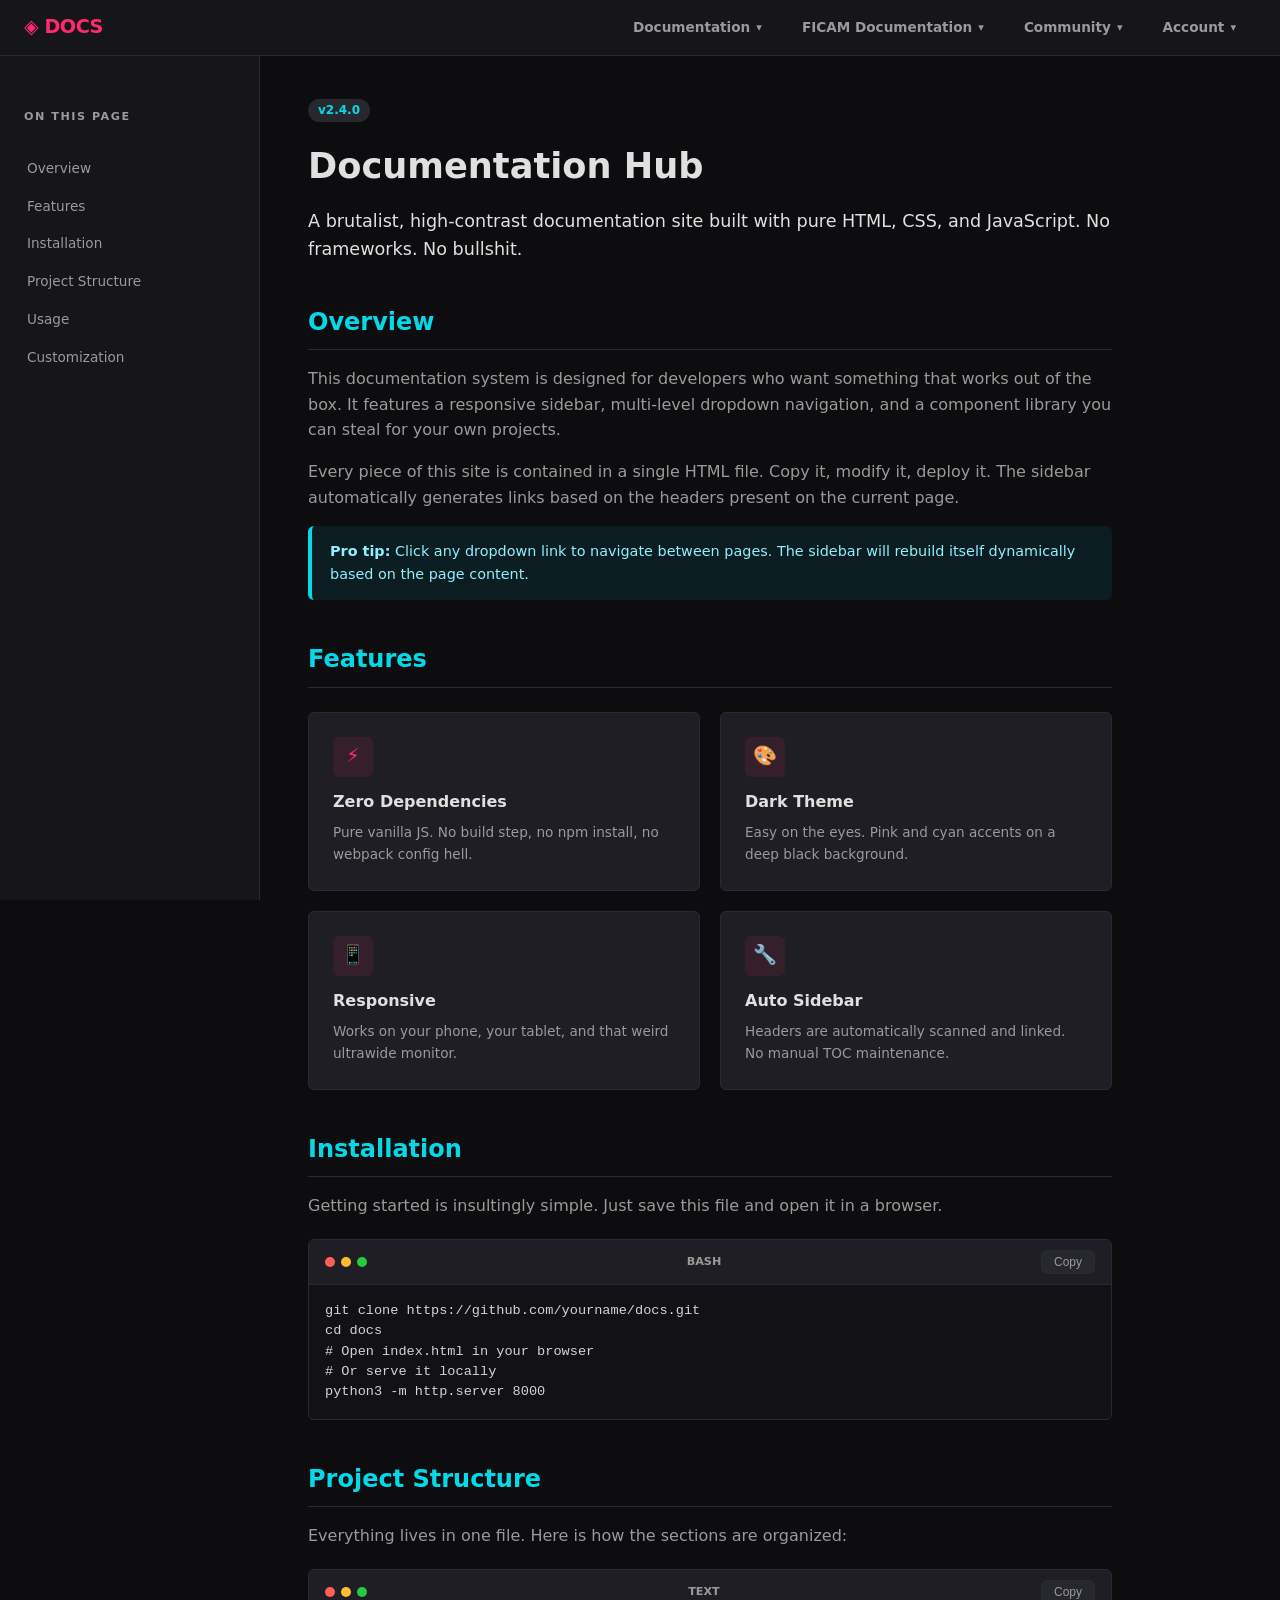
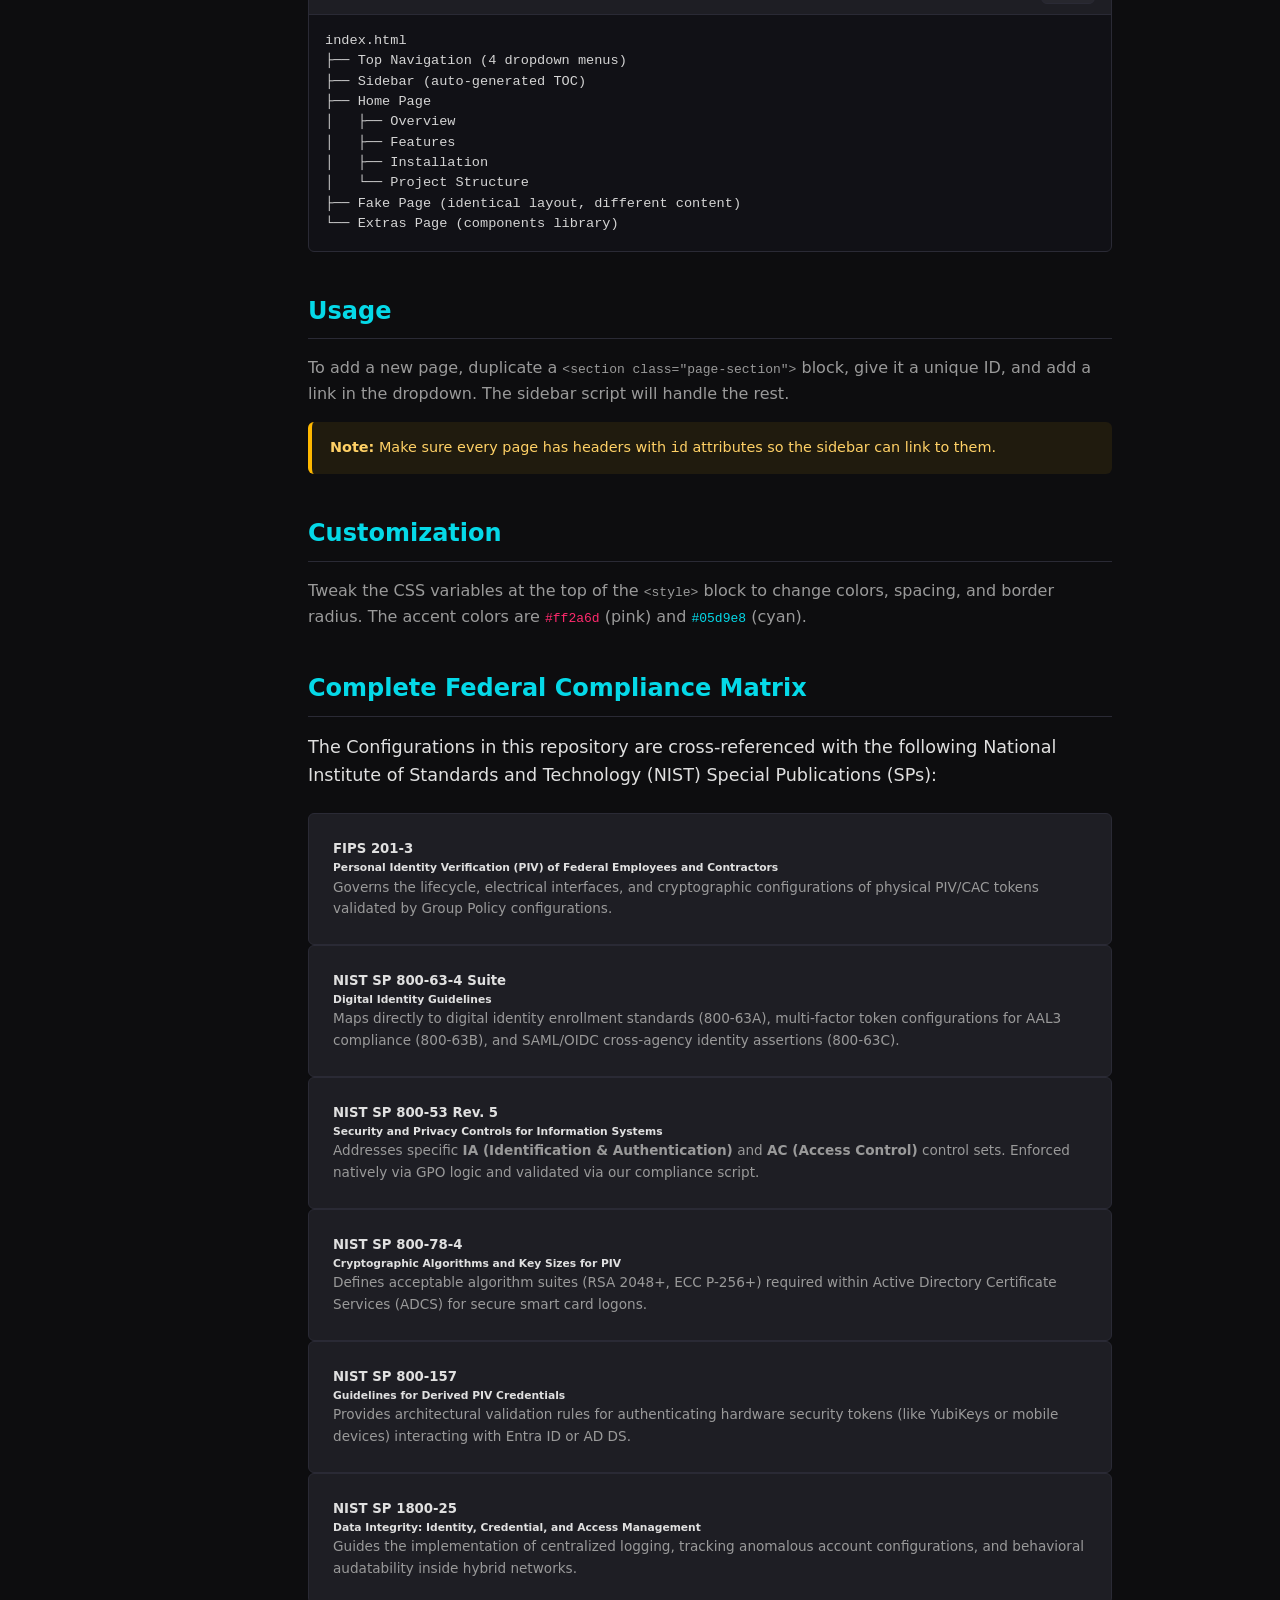
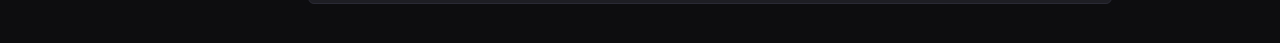
==== commit 99db0c04: "Revise navigation and add compliance matrix Updated navigation links and added compliance matrix sec" ====
--- a/index.html
+++ b/index.html
@@ -21,7 +21,7 @@
   }
   * { margin: 0; padding: 0; box-sizing: border-box; }
   body {
-    font-family: 'Segoe UI', system-ui, -apple-system, sans-serif;
+    font-family: 'Poppins', system-ui, -apple-system, sans-serif;
     background: var(--bg);
     color: var(--text);
     line-height: 1.6;
@@ -202,12 +202,12 @@
       </div>
     </li>
     <li class="nav-item" data-dropdown="2">
-      <a>Resources</a>
+      <a>FICAM Documentation</a>
       <div class="dropdown">
-        <a href="#" data-page="extras">UI Components</a>
-        <a href="#" data-page="extras">Code Snippets</a>
-        <a href="#" data-page="extras">Templates</a>
-        <a href="#" data-page="extras">Icons & Assets</a>
+        <a href="#" data-page="extras">NIST SP 800-63-3</a>
+        <a href="#" data-page="extras">NIST SP 800-63-4</a>
+        <a href="#" data-page="extras">NIST SP 800-63C</a>
+        <a href="#" data-page="extras">NIST SP 800-53 Rev. 5</a>
       </div>
     </li>
     <li class="nav-item" data-dropdown="3">
@@ -385,6 +385,82 @@
       </div>
     </section>
 
+<!-- COMPLIANCE MATRIX -->
+<section id="compliance-matrix" class="container my-5">
+  <h2 class="border-bottom pb-2">Complete Federal Compliance Matrix</h2>
+  <p class="lead">The Configurations in this repository are cross-referenced with the following National Institute of Standards and Technology (NIST) Special Publications (SPs):</p>
+
+  <div class="row row-cols-1 row-cols-md-2 g-4 mt-3">
+    <!-- FIPS 201-3 -->
+    <div class="col">
+      <div class="card h-100 shadow-sm">
+        <div class="card-body">
+          <h5 class="card-title text-primary">FIPS 201-3</h5>
+          <h6 class="card-subtitle mb-2 text-muted">Personal Identity Verification (PIV) of Federal Employees and Contractors</h6>
+          <p class="card-text">Governs the lifecycle, electrical interfaces, and cryptographic configurations of physical PIV/CAC tokens validated by Group Policy configurations.</p>
+        </div>
+      </div>
+    </div>
+
+<!-- SP 800-63 -->
+     <!-- SP 800-63 -->
+        <div class="col">
+            <div class="card h-100 shadow-sm">
+                <div class="card-body">
+                    <h5 class="card-title text-primary">NIST SP 800-63-4 Suite</h5>
+                    <h6 class="card-subtitle mb-2 text-muted">Digital Identity Guidelines</h6>
+                    <p class="card-text">Maps directly to digital identity enrollment standards (800-63A), multi-factor token configurations for AAL3 compliance (800-63B), and SAML/OIDC cross-agency identity assertions (800-63C).</p>
+                </div>
+            </div>
+        </div>
+
+        <!-- SP 800-53 -->
+        <div class="col">
+            <div class="card h-100 shadow-sm">
+                <div class="card-body">
+                    <h5 class="card-title text-primary">NIST SP 800-53 Rev. 5</h5>
+                    <h6 class="card-subtitle mb-2 text-muted">Security and Privacy Controls for Information Systems</h6>
+                    <p class="card-text">Addresses specific <strong>IA (Identification & Authentication)</strong> and <strong>AC (Access Control)</strong> control sets. Enforced natively via GPO logic and validated via our compliance script.</p>
+                </div>
+            </div>
+        </div>
+
+        <!-- SP 800-78-4 -->
+        <div class="col">
+            <div class="card h-100 shadow-sm">
+                <div class="card-body">
+                    <h5 class="card-title text-primary">NIST SP 800-78-4</h5>
+                    <h6 class="card-subtitle mb-2 text-muted">Cryptographic Algorithms and Key Sizes for PIV</h6>
+                    <p class="card-text">Defines acceptable algorithm suites (RSA 2048+, ECC P-256+) required within Active Directory Certificate Services (ADCS) for secure smart card logons.</p>
+                </div>
+            </div>
+        </div>
+
+        <!-- SP 800-157 -->
+        <div class="col">
+            <div class="card h-100 shadow-sm">
+                <div class="card-body">
+                    <h5 class="card-title text-primary">NIST SP 800-157</h5>
+                    <h6 class="card-subtitle mb-2 text-muted">Guidelines for Derived PIV Credentials</h6>
+                    <p class="card-text">Provides architectural validation rules for authenticating hardware security tokens (like YubiKeys or mobile devices) interacting with Entra ID or AD DS.</p>
+                </div>
+            </div>
+        </div>
+
+        <!-- SP 1800-25 -->
+        <div class="col">
+            <div class="card h-100 shadow-sm">
+                <div class="card-body">
+                    <h5 class="card-title text-primary">NIST SP 1800-25</h5>
+                    <h6 class="card-subtitle mb-2 text-muted">Data Integrity: Identity, Credential, and Access Management</h6>
+                    <p class="card-text">Guides the implementation of centralized logging, tracking anomalous account configurations, and behavioral audatability inside hybrid networks.</p>
+                </div>
+            </div>
+        </div>
+    </div>
+</section>
+
+    
     <!-- EXTRAS PAGE -->
     <section class="page-section" id="page-extras">
       <span class="badge">Components</span>
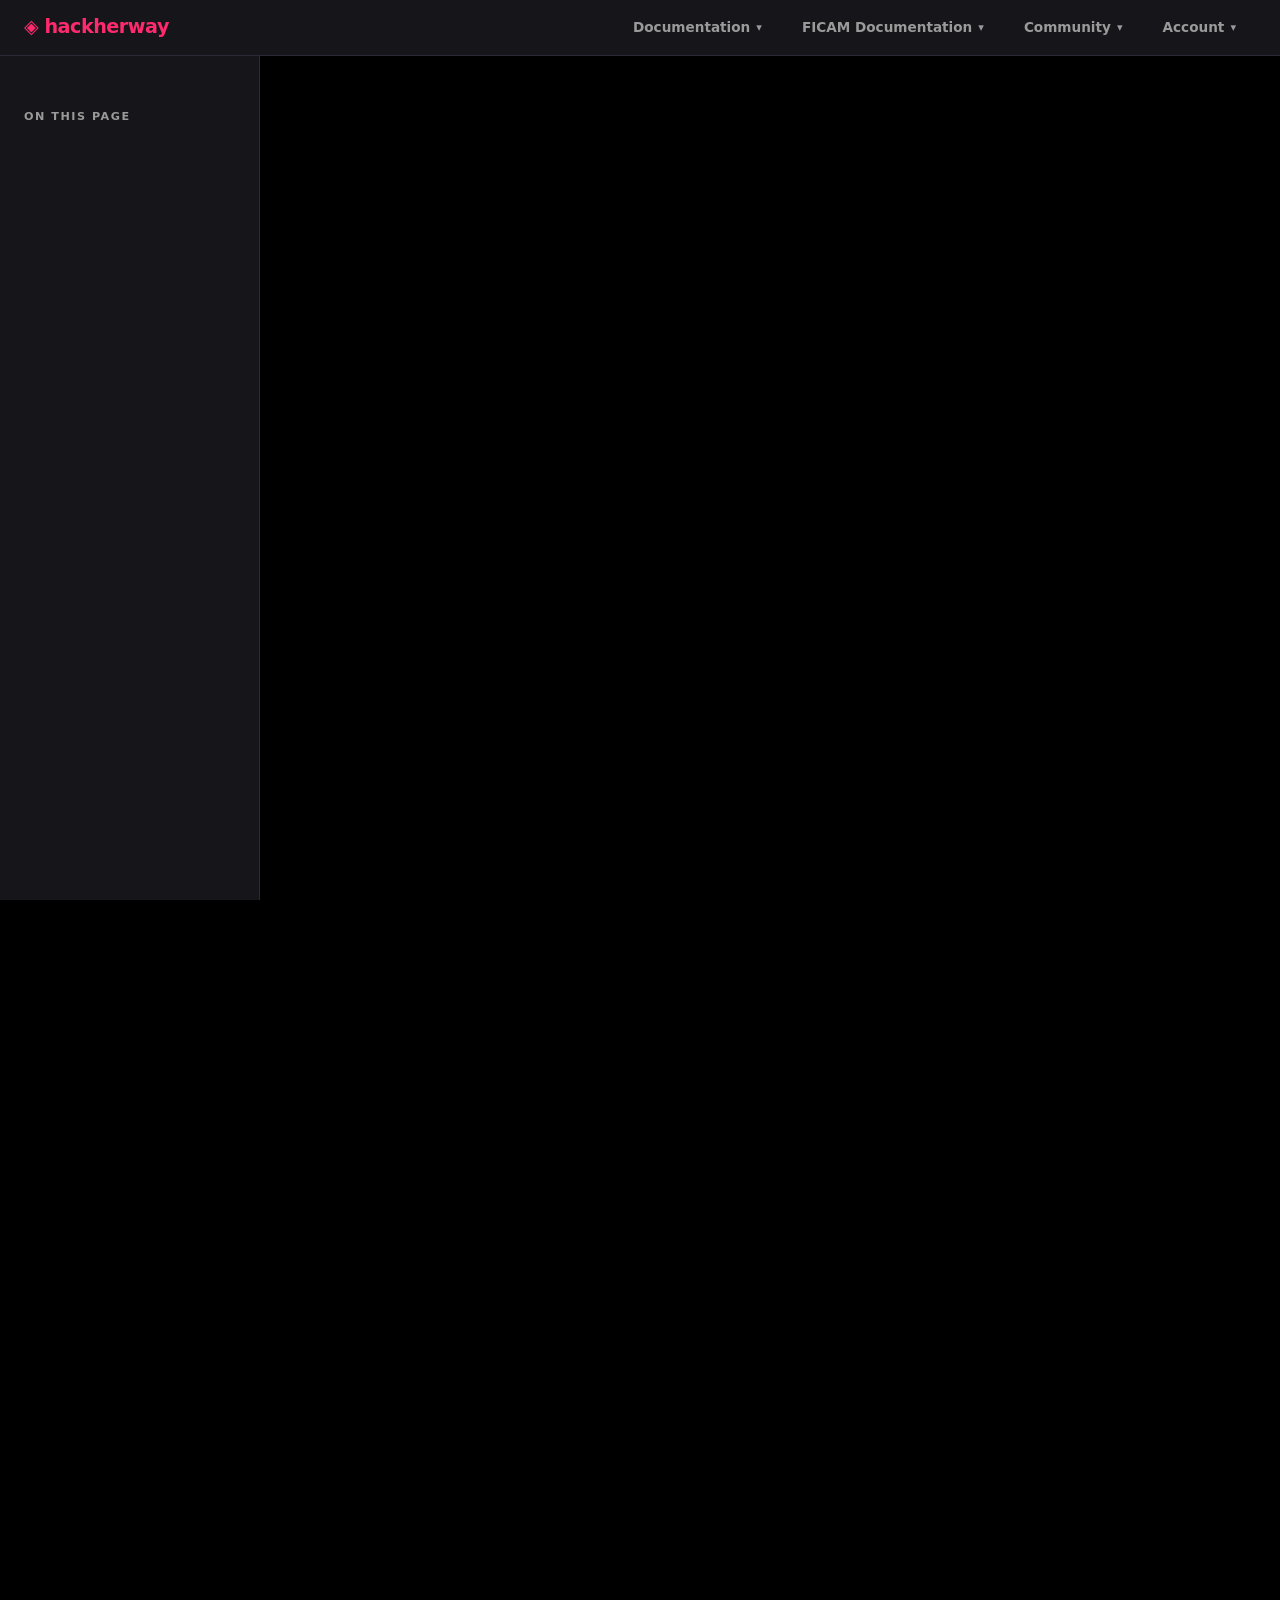
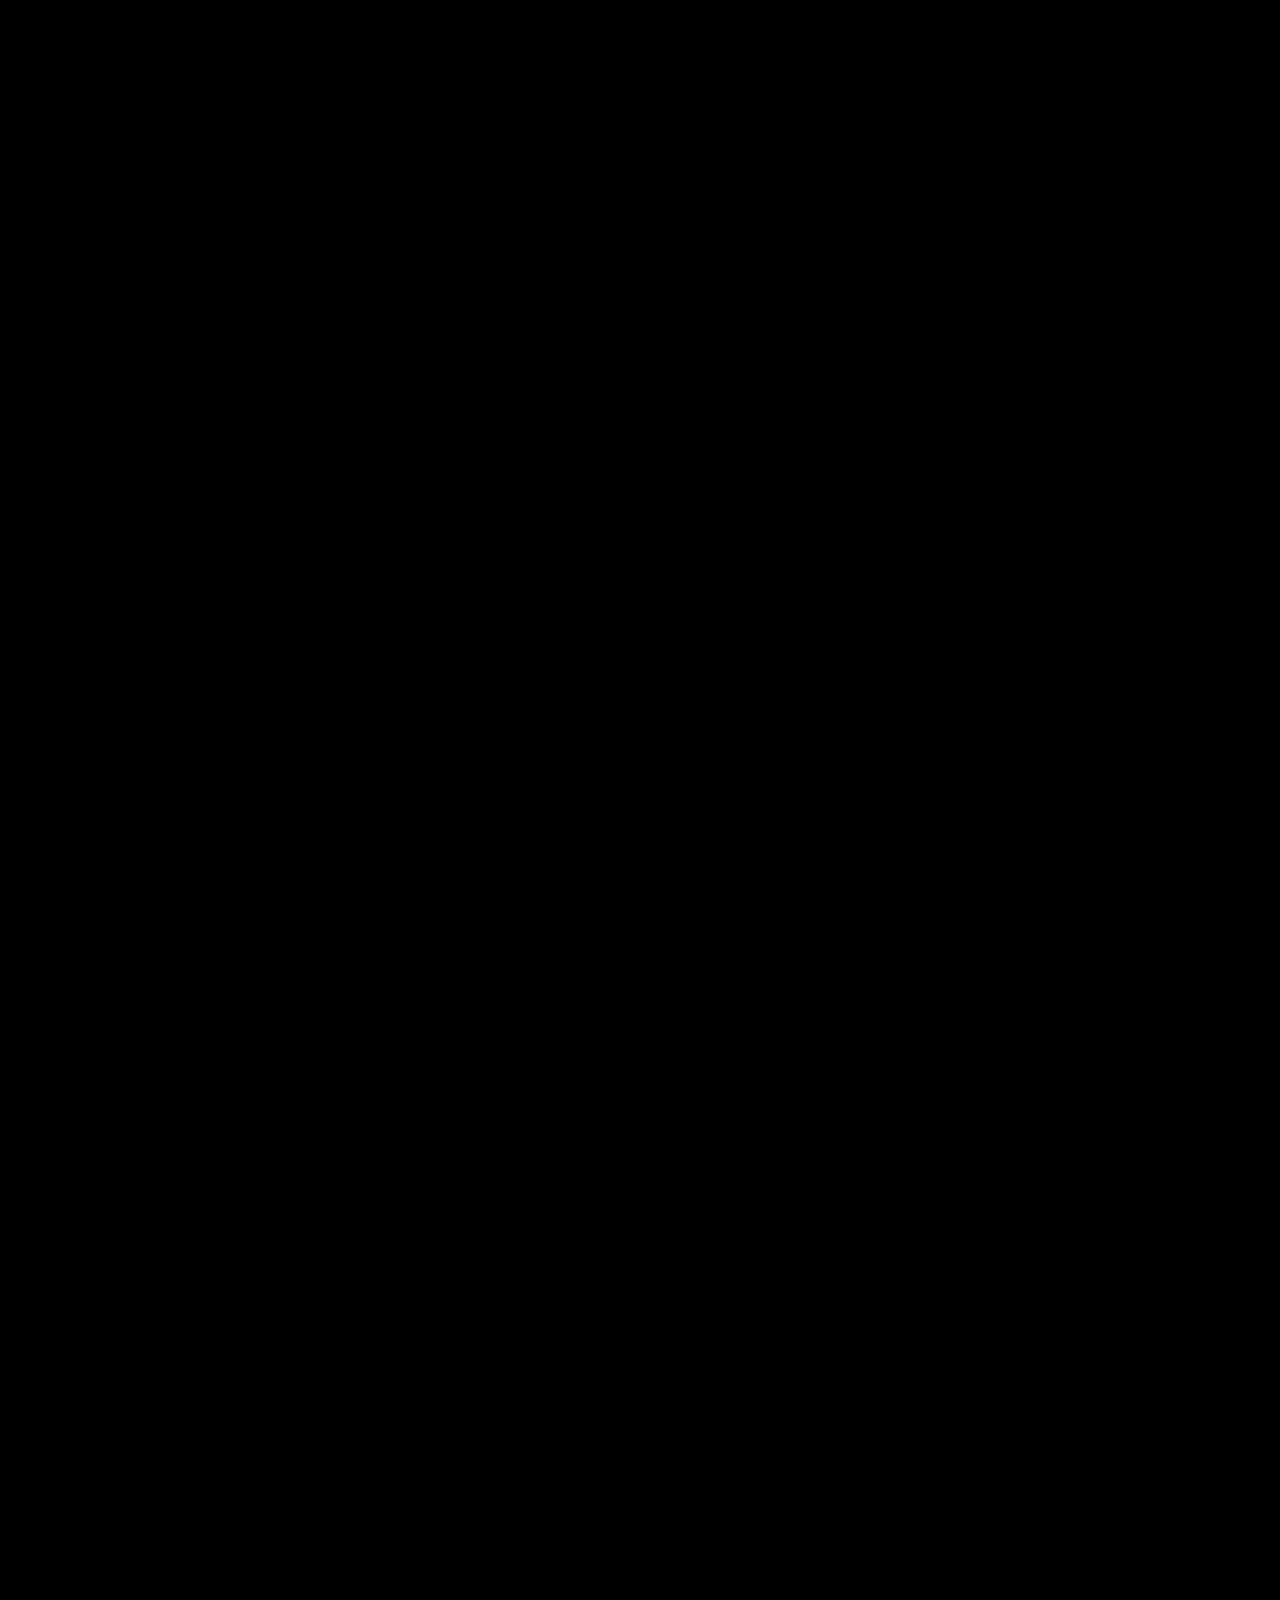
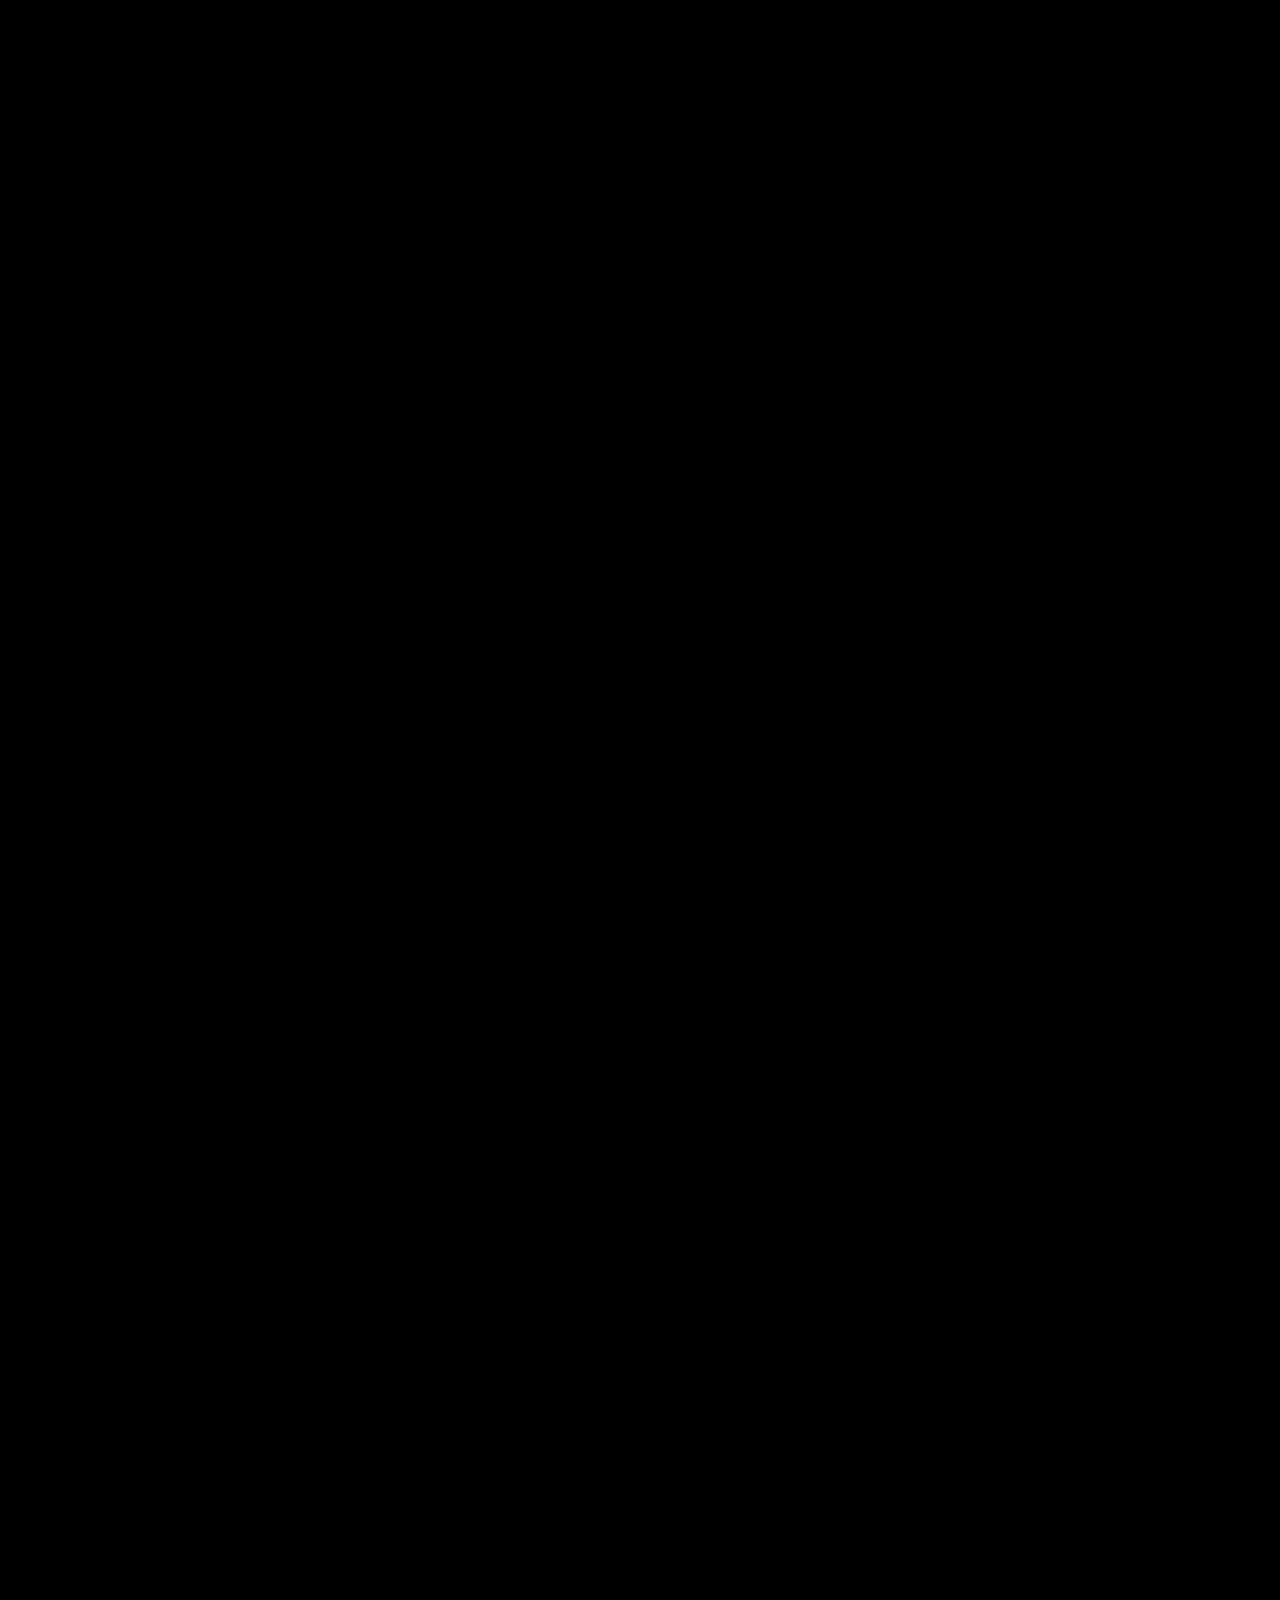
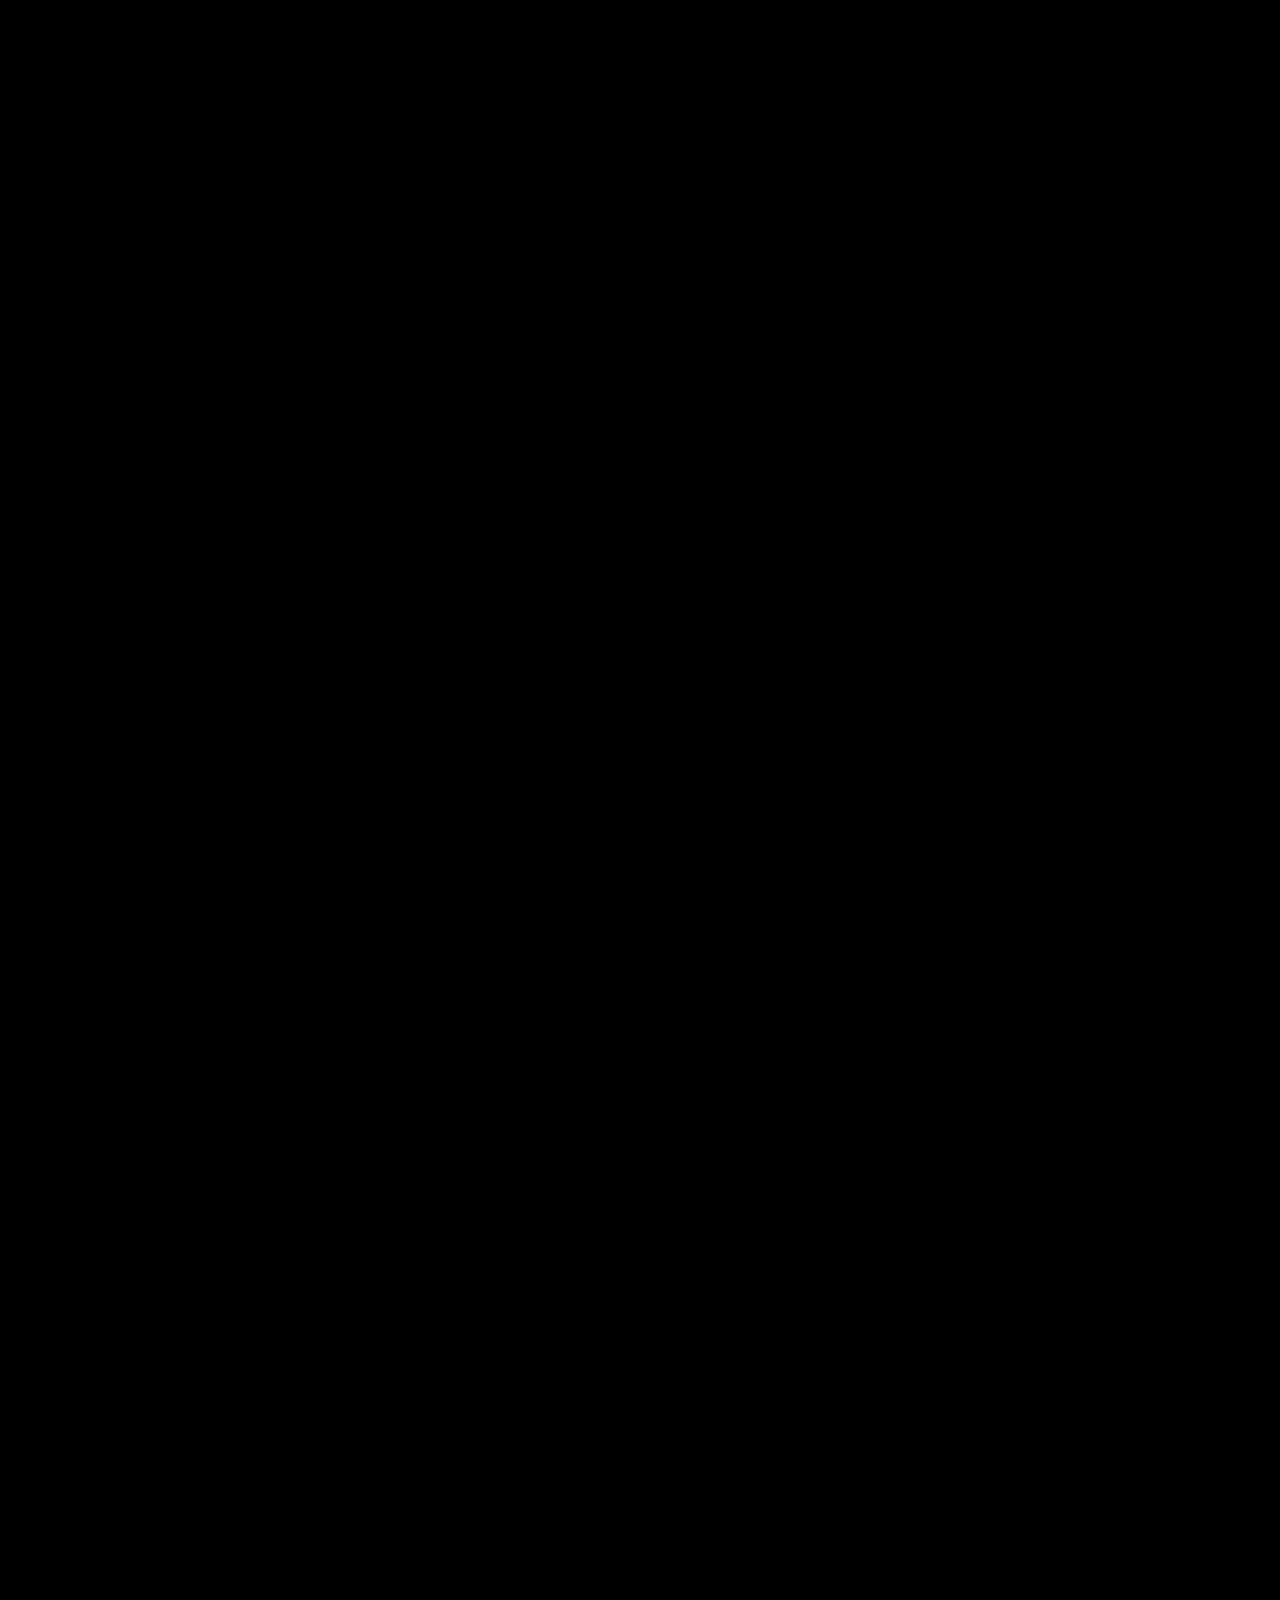
==== commit 602c92ca: "Update index.html" ====
--- a/index.html
+++ b/index.html
@@ -183,6 +183,21 @@
     .vtab-nav { width: 100%; display: flex; overflow-x: auto; }
     .vtab-btn { border-bottom: none; border-right: 1px solid var(--border); white-space: nowrap; }
   }
+
+/* Background Grid Effect */
+  html, body {
+      margin: 0;
+      padding: 0;
+      background: #000;
+      overflow: hidden;
+      height: 100%;
+    }
+
+    canvas {
+      display: block;
+      width: 100%;
+      height: 100%;
+    }
 </style>
 <base target="_blank">
 </head>
@@ -190,7 +205,7 @@
 
 <!-- Top Navigation -->
 <nav class="top-nav">
-  <div class="nav-logo">◈ DOCS</div>
+  <div class="nav-logo">◈ hackherway</div>
   <ul class="nav-links">
     <li class="nav-item" data-dropdown="1">
       <a>Documentation</a>
@@ -241,6 +256,7 @@
 
   <!-- Main Content -->
   <main class="main" id="main">
+  <canvas id="grid"></canvas>
 
     <!-- HOME PAGE -->
     <section class="page-section active" id="page-home">
@@ -674,14 +690,13 @@
     document.querySelectorAll('.page-section').forEach(s => s.classList.remove('active'));
     const target = document.getElementById('page-' + pageId);
     if (target) {
-      target.classList.add('active');
       window.scrollTo({ top: 0, behavior: 'smooth' });
       buildSidebar();
     }
   }
 
   // Sidebar Builder
-  function buildSidebar() {
+  function buildSidebar-------------------------------------------------------------------() {
     const activePage = document.querySelector('.page-section.active');
     const container = document.getElementById('sidebar-links');
     if (!activePage || !container) return;
@@ -797,5 +812,99 @@
   // Init
   buildSidebar();
 </script>
+<script>
+ const canvas = document.getElementById("grid");
+    const ctx = canvas.getContext("2d");
+
+    let width = canvas.width = window.innerWidth;
+    let height = canvas.height = window.innerHeight;
+
+    let mouse = { x: -9999, y: -9999 };
+    const squareSize = 80;
+    const grid = [];
+
+    function initGrid() {
+      grid.length = 0;
+      for (let x = 0; x < width; x += squareSize) {
+        for (let y = 0; y < height; y += squareSize) {
+          grid.push({
+            x,
+            y,
+            alpha: 0,
+            fading: false,
+            lastTouched: 0,
+          });
+        }
+      }
+    }
+
+    function getCellAt(x, y) {
+      return grid.find(cell =>
+        x >= cell.x && x < cell.x + squareSize &&
+        y >= cell.y && y < cell.y + squareSize
+      );
+    }
+
+    window.addEventListener("resize", () => {
+      width = canvas.width = window.innerWidth;
+      height = canvas.height = window.innerHeight;
+      initGrid();
+    });
+
+    window.addEventListener("mousemove", (e) => {
+      mouse.x = e.clientX;
+      mouse.y = e.clientY;
+
+      const cell = getCellAt(mouse.x, mouse.y);
+      if (cell && cell.alpha === 0) {
+        cell.alpha = 1;
+        cell.lastTouched = Date.now();
+        cell.fading = false;
+      }
+    });
+
+    function drawGrid() {
+      ctx.clearRect(0, 0, width, height);
+      const now = Date.now();
+
+      for (let i = 0; i < grid.length; i++) {
+        const cell = grid[i];
+
+        // Start fading after 500ms
+        if (cell.alpha > 0 && !cell.fading && now - cell.lastTouched > 500) {
+          cell.fading = true;
+        }
+
+        if (cell.fading) {
+          cell.alpha -= 0.02;
+          if (cell.alpha <= 0) {
+            cell.alpha = 0;
+            cell.fading = false;
+          }
+        }
+
+        if (cell.alpha > 0) {
+          const centerX = cell.x + squareSize / 2;
+          const centerY = cell.y + squareSize / 2;
+
+          const gradient = ctx.createRadialGradient(
+            centerX, centerY, 5,
+            centerX, centerY, squareSize
+          );
+          gradient.addColorStop(0, `rgba(254, 9, 66, ${cell.alpha})`);
+          gradient.addColorStop(1, `rgba(254, 9, 66)`);
+
+          ctx.strokeStyle = gradient;
+          ctx.lineWidth = 1.3;
+          ctx.strokeRect(cell.x + 0.5, cell.y + 0.5, squareSize - 1, squareSize - 1);
+        }
+      }
+
+      requestAnimationFrame(drawGrid);
+    }
+
+    initGrid();
+    drawGrid();
+</script>
 </body>
 </html>
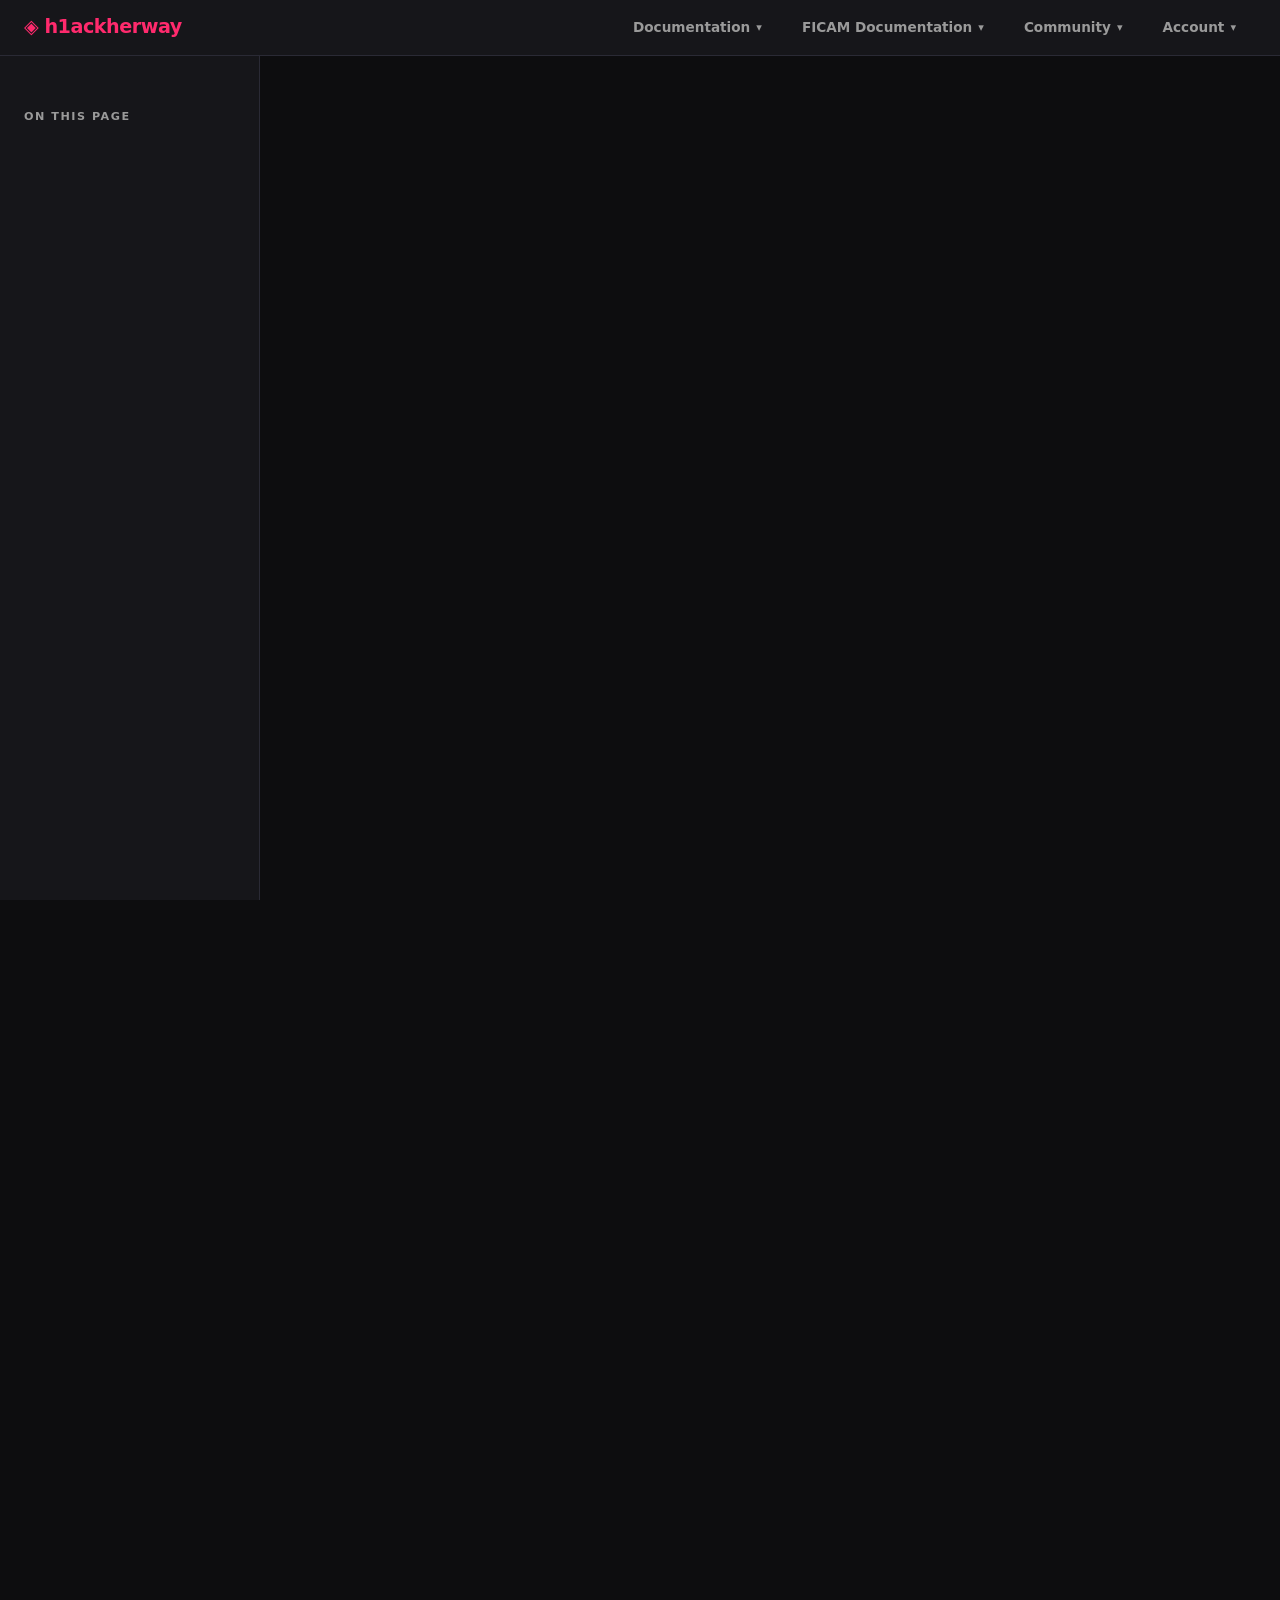
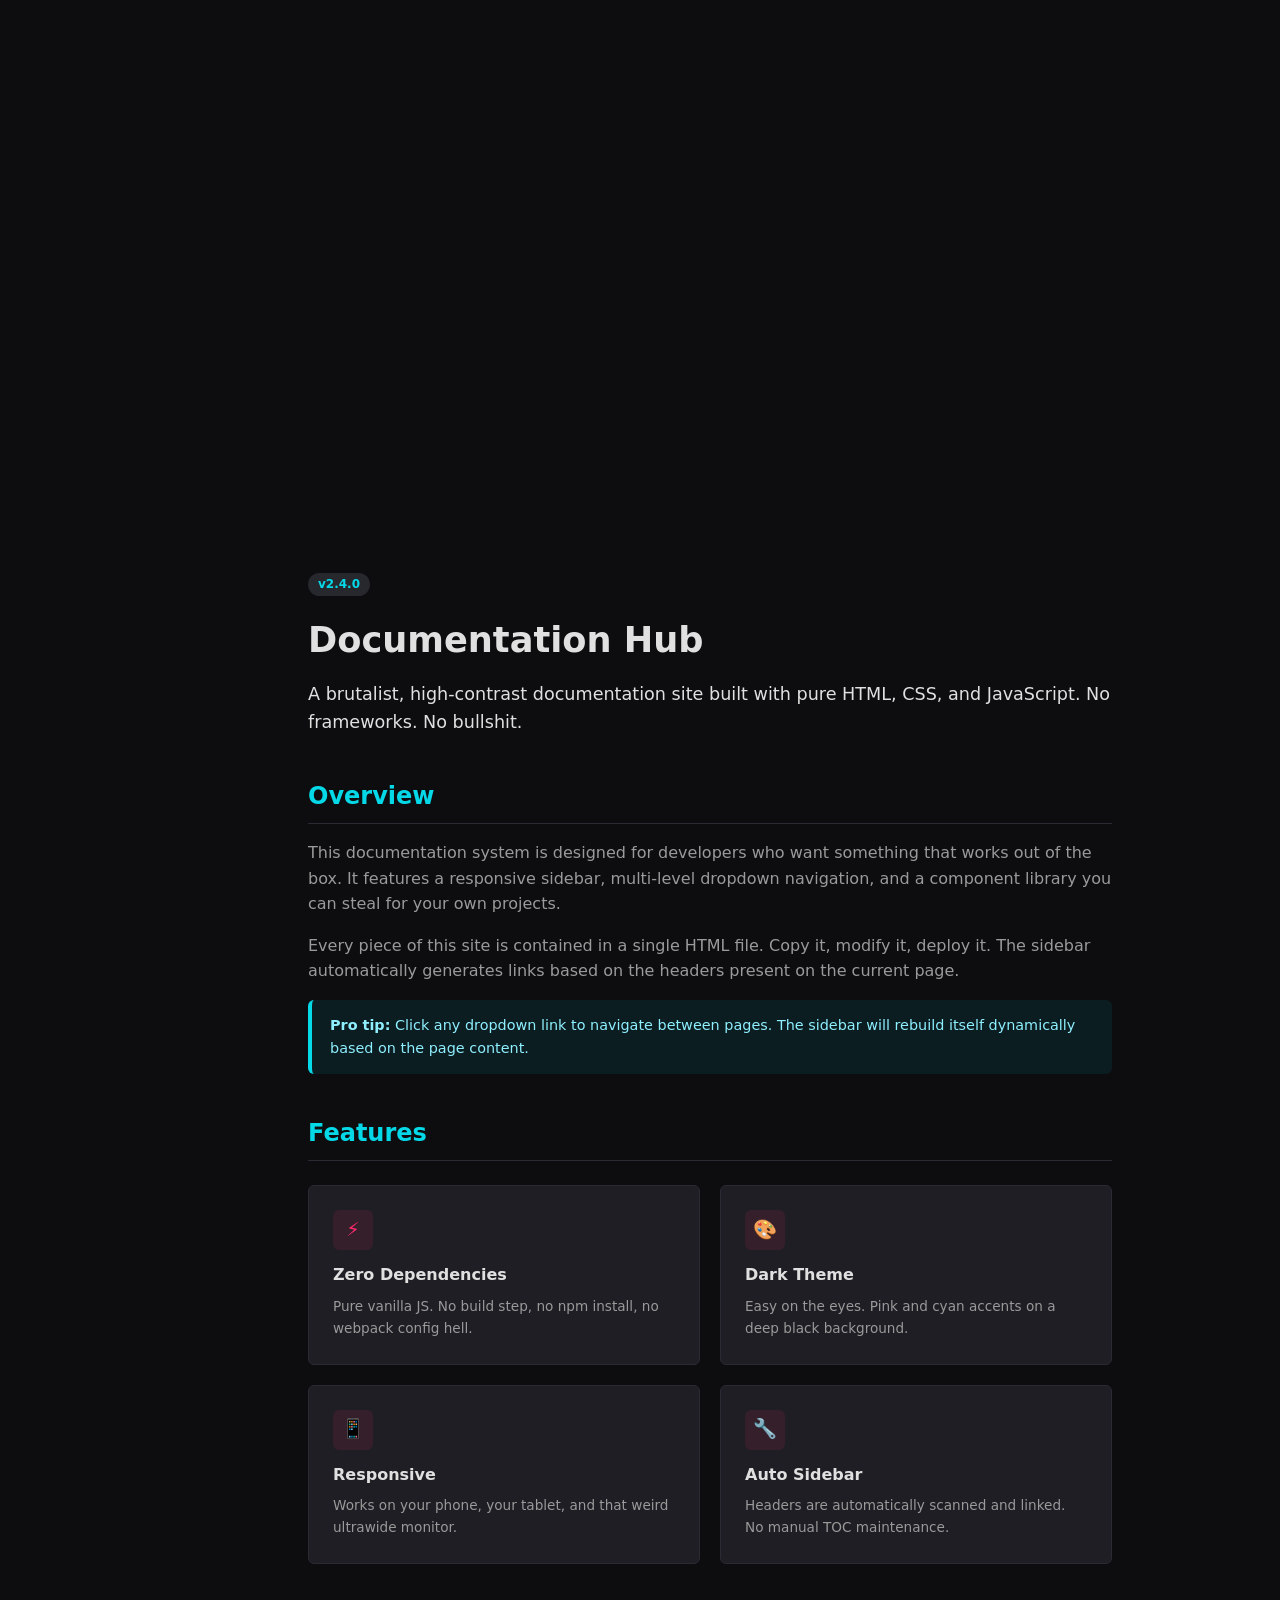
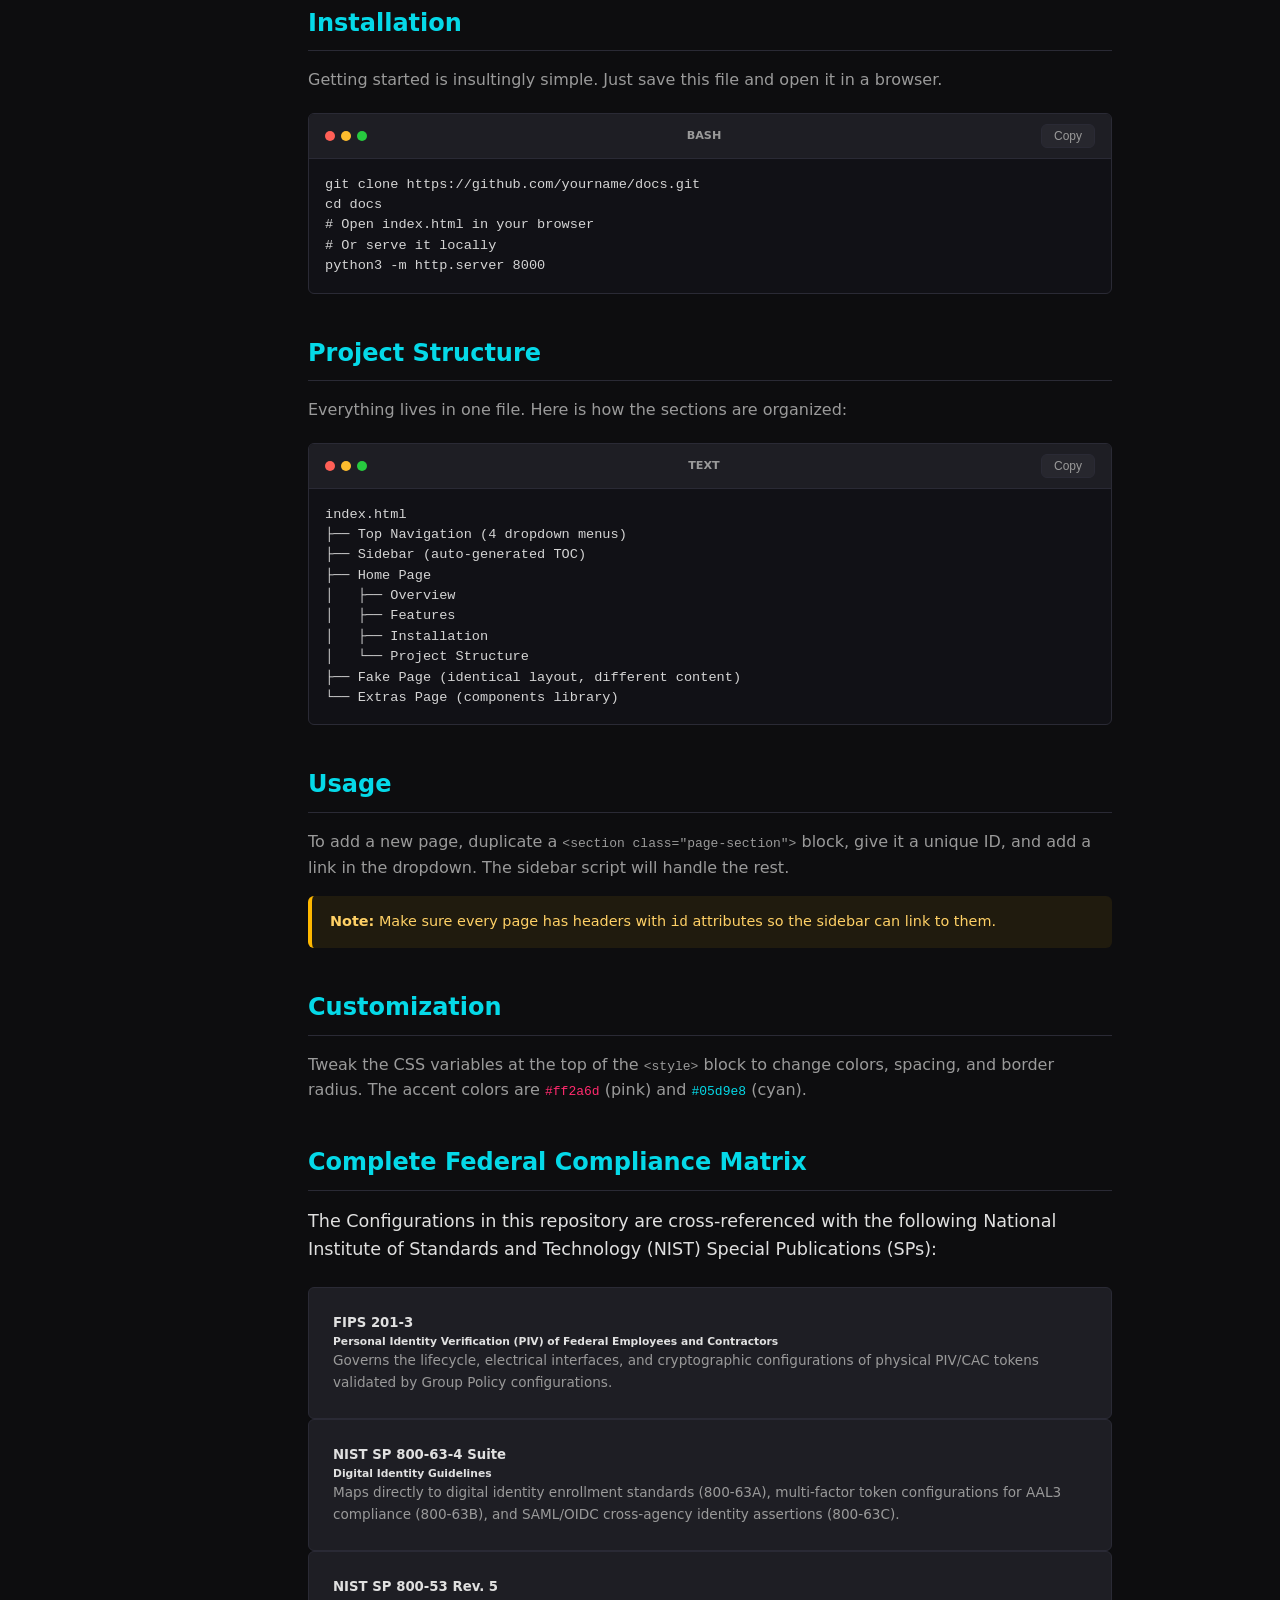
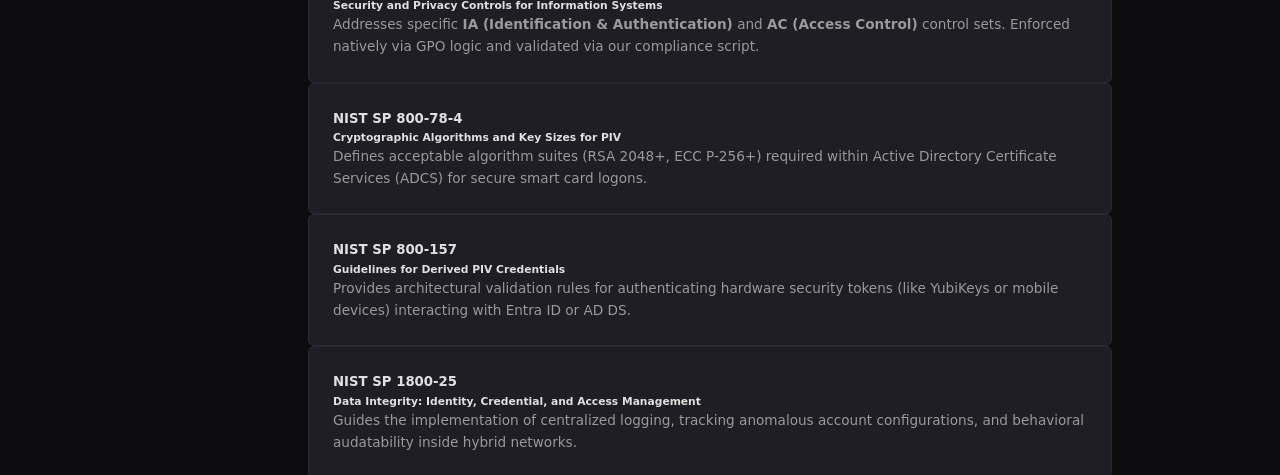
==== commit 5d6eed79: "Remove background styles from index.html Removed background styles from html and body elements." ====
--- a/index.html
+++ b/index.html
@@ -185,14 +185,6 @@
   }
 
 /* Background Grid Effect */
-  html, body {
-      margin: 0;
-      padding: 0;
-      background: #000;
-      overflow: hidden;
-      height: 100%;
-    }
-
     canvas {
       display: block;
       width: 100%;
@@ -205,7 +197,7 @@
 
 <!-- Top Navigation -->
 <nav class="top-nav">
-  <div class="nav-logo">◈ hackherway</div>
+  <div class="nav-logo">◈ h1ackherway</div>
   <ul class="nav-links">
     <li class="nav-item" data-dropdown="1">
       <a>Documentation</a>
@@ -256,9 +248,10 @@
 
   <!-- Main Content -->
   <main class="main" id="main">
+
+    <!-- HOME PAGE -->
   <canvas id="grid"></canvas>
 
-    <!-- HOME PAGE -->
     <section class="page-section active" id="page-home">
       <span class="badge">v2.4.0</span>
       <h1>Documentation Hub</h1>
